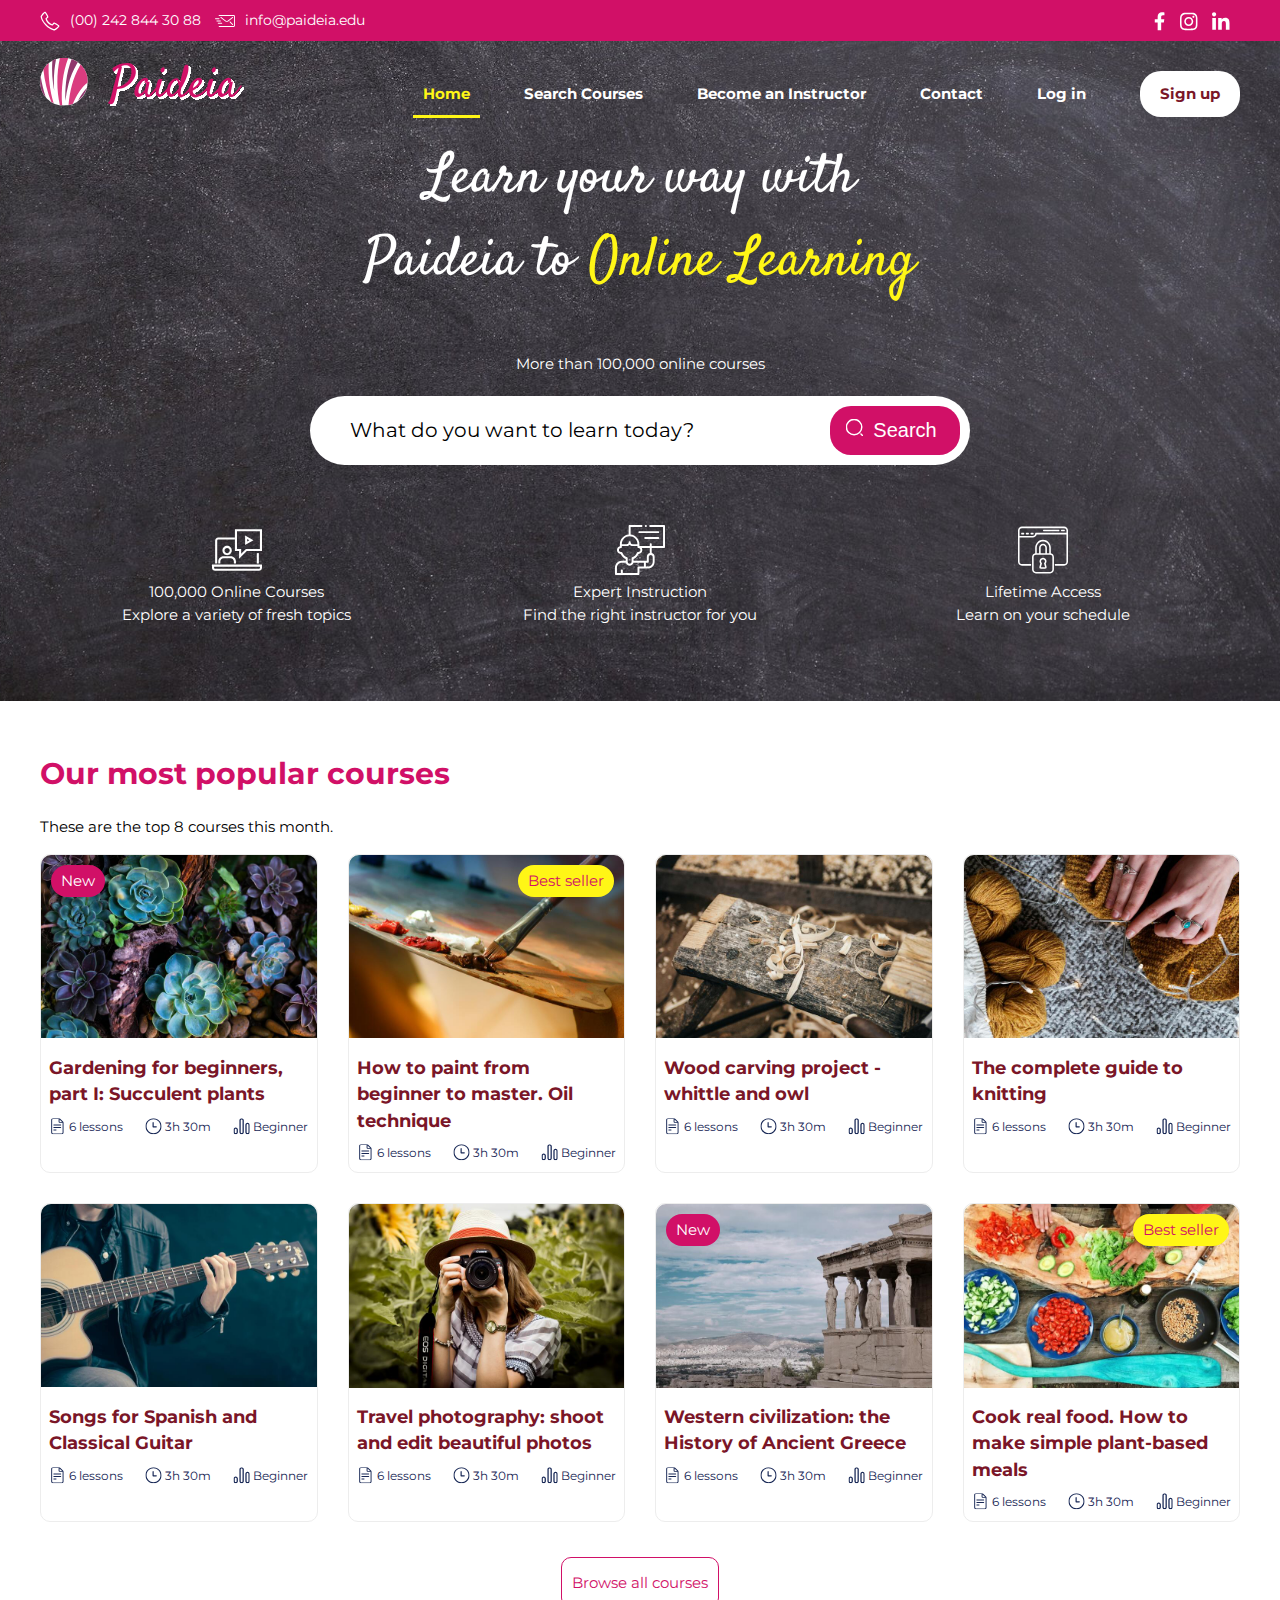
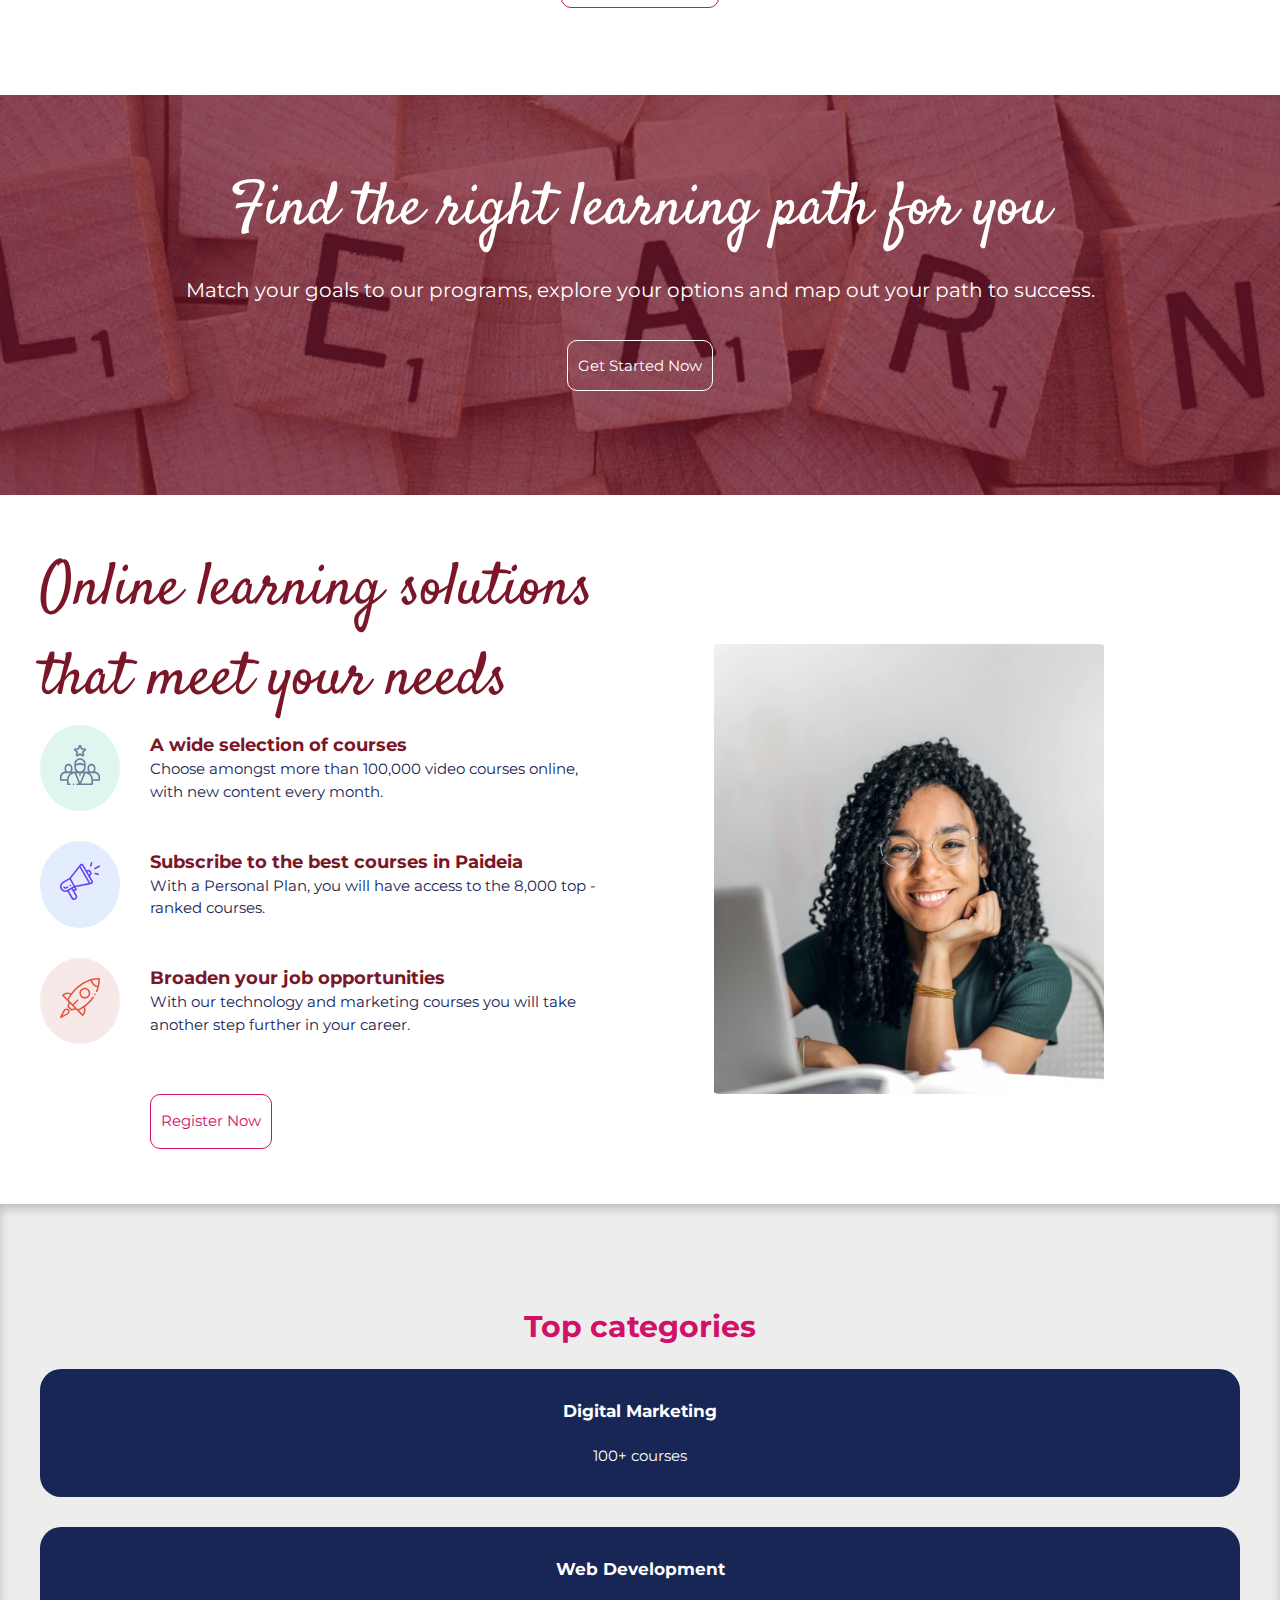
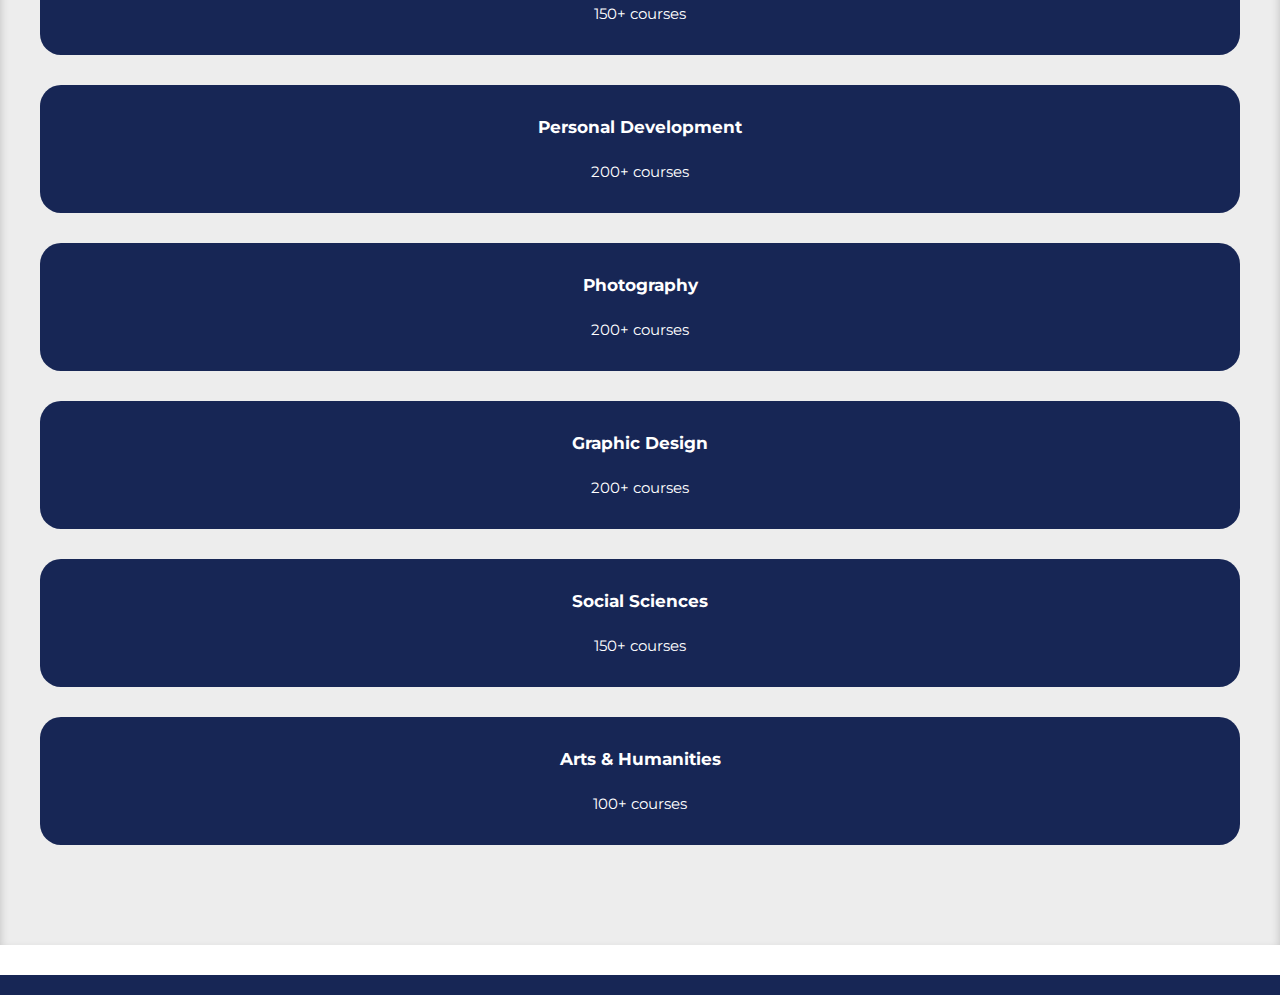
==== index.html @ 8eddbabf "top categories" ====
<!DOCTYPE html>
<html lang="ca">

<head>
    <meta charset="UTF-8">
    <meta name="viewport" content="width=device-width, initial-scale=1.0">
    <title>Padeia</title>
    <meta name="description" content="">
    <link rel="preconnect" href="https://fonts.googleapis.com">
    <link rel="preconnect" href="https://fonts.gstatic.com" crossorigin>
    <link href="https://fonts.googleapis.com/css2?family=Montserrat:wght@400;500;700&family=Satisfy&display=swap"
        rel="stylesheet">
    <link rel="icon" type="image/png" href="img/favicon.png">
    <link rel="stylesheet" href="css/estils.css">
</head>

<body>
    <header>
        <div class="fucsia">
            <div class="container">
                <div class="banner">
                    <div class="contact">
                        <ul>
                            <li>
                                <a href="tel:(00)2428443988">
                                    <img src="img/phone.svg" alt="phone image">(00) 242 844 30 88</a>
                            </li>
                            <li>
                                <a href="mailto:info@paideia.edu" class="letter">
                                    <img src="img/mail.svg" alt="letter sending image">info@paideia.edu</a>
                            </li>
                        </ul>
                    </div>
                    <div class="socials">
                        <ul>
                            <li>
                                <a href="https://www.facebook.com/paideia">
                                    <img src="img/facebook.svg" alt="link to Facebook Padeia">
                                </a>
                            </li>
                            <li>
                                <a href="https://www.instagram.com/@paideia">
                                    <img src="img/instagram.svg" alt="link to Instagram Padeia">
                                </a>
                            </li>
                            <li>
                                <a href="https://www.linkedin.com/paideia">
                                    <img src="img/linkedin.svg" alt="link to Linkedin Padeia">
                                </a>
                            </li>
                        </ul>
                    </div>
                </div>
            </div>
        </div>
        <div class="board">
            <div class="container grid">
                <div class="menu">
                    <!-- <a href="index.html"> -->
                    <img class="bg-logo" src="img/logo-paideia.svg" alt="logo paideia">
                    <!-- </a> -->
                    <input aria-hidden="true" type="checkbox" id="hamburger-toggle">
                    <nav>
                        <label class="hamburger" for="hamburger-toggle">
                            <span class="slice"></span>
                            <span class="slice"></span>
                            <span class="slice"></span>
                        </label>
                        <ul>
                            <li class="active"><a href="index.html">Home</a></li>
                            <li><a href="">Search Courses</a></li>
                            <li><a href="become-an-instructor.html">Become an Instructor</a></li>
                            <li><a href="contact.html">Contact</a></li>
                            <li class="login"><a href="">Log in</a></li>
                            <li class="signup"><a href="">Sign up</a></li>
                        </ul>
                    </nav>
                </div>
                <div class="div-header-text">
                    <h1 class="satisfy-regular text-55px header-text"><span class="white">Learn your way with Paideia to
                        </span><span class="yellow">Online Learning</span></h1>
                    <p class="white mt-5rm">More than 100,000 online courses</p>
                </div>
                <div class="search">
                    <label>What do you want to learn today?</label>
                    <button>Search</button>
                </div>
                <div class="resum">
                    <div class="box">
                        <figure>
                            <img src="img/online-training.svg" alt="">
                            <figcaption>100,000 Online Courses</figcaption>
                        </figure>
                        <p>Explore a variety of fresh topics</p>
                    </div>
                    <div class="box">
                        <figure><img src="img/teacher.svg" alt="">
                            <figcaption>Expert Instruction</figcaption>
                        </figure>
                        <p>Find the right instructor for you</p>
                    </div>
                    <div class="box">
                        <figure><img src="img/access.svg" alt="">
                            <figcaption>Lifetime Access</figcaption>
                        </figure>
                        <p>Learn on your schedule</p>
                    </div>
                </div>
            </div>
        </div>
    </header>
    <main>
        <section>
            <div class="container">
                <h2 class="subtitle">Our most popular courses</h2>
                <p>These are the top 8 courses this month.</p>
                <div class="grid-courses">
                    <article class="course">
                        <a href="#">
                            <figure>
                                <span class="target-new">New</span>
                                <img class="fluid" src="img/gardening.jpg" alt="Imatge de plantes" width="600"
                                    height="400">
                                <h3>Gardening for beginners, part I: Succulent plants</h3>
                                <figcaption>
                                    <span class="lessons">6 lessons</span>
                                    <span class="timing">3h 30m</span>
                                    <span class="level">Beginner</span>
                                </figcaption>
                            </figure>
                        </a>
                    </article>
                    <article class="course">
                        <a href="#">
                            <figure>
                                <span class="target-best-seller">Best seller</span>
                                <img class="fluid" src="img/painting.jpg" alt="Imatge d'un pincell" width="600"
                                    height="400">
                                <h3>How to paint from beginner to master. Oil technique</h3>
                                <figcaption>
                                    <span class="lessons">6 lessons</span>
                                    <span class="timing">3h 30m</span>
                                    <span class="level">Beginner</span>
                                </figcaption>
                            </figure>
                        </a>
                    </article>
                    <article class="course">
                        <a href="#">
                            <figure>
                                <img class="fluid" src="img/wood-carving.jpg" alt="Imatge d'un llistó de fusta"
                                    width="600" height="400">
                                <h3>Wood carving project - whittle and owl</h3>
                                <figcaption>
                                    <span class="lessons">6 lessons</span>
                                    <span class="timing">3h 30m</span>
                                    <span class="level">Beginner</span>
                                </figcaption>
                            </figure>
                        </a>
                    </article>
                    <article class="course">
                        <a href="#">
                            <figure>
                                <img class="fluid" src="img/knitting.jpg" alt="Imatge de fen crochet" width="600"
                                    height="400">
                                <h3>The complete guide to knitting </h3>
                                <figcaption>
                                    <span class="lessons">6 lessons</span>
                                    <span class="timing">3h 30m</span>
                                    <span class="level">Beginner</span>
                                </figcaption>
                            </figure>
                        </a>
                    </article>
                    <article class="course">
                        <a href="#">
                            <figure>
                                <img class="fluid" src="img/guitar.jpg" alt="Imatge d'una gitara" width="600"
                                    height="400">
                                <h3>Songs for Spanish and Classical Guitar</h3>
                                <figcaption>
                                    <span class="lessons">6 lessons</span>
                                    <span class="timing">3h 30m</span>
                                    <span class="level">Beginner</span>
                                </figcaption>
                            </figure>
                        </a>
                    </article>
                    <article class="course">
                        <a href="#">
                            <figure>
                                <img class="fluid" src="img/photography.jpg" alt="Imatge d'una dona prenent una foto"
                                    width="600" height="400">
                                <h3>Travel photography: shoot and edit beautiful photos</h3>
                                <figcaption>
                                    <span class="lessons">6 lessons</span>
                                    <span class="timing">3h 30m</span>
                                    <span class="level">Beginner</span>
                                </figcaption>
                            </figure>
                        </a>
                    </article>
                    <article class="course">
                        <a href="#">
                            <figure>
                                <span class="target-new">New</span>
                                <img class="fluid" src="img/ancient-history.jpg" alt="Imatge d'Atenas" width="600"
                                    height="400">
                                <h3>Western civilization: the History of Ancient Greece</h3>
                                <figcaption>
                                    <span class="lessons">6 lessons</span>
                                    <span class="timing">3h 30m</span>
                                    <span class="level">Beginner</span>
                                </figcaption>
                            </figure>
                        </a>
                    </article>
                    <article class="course">
                        <a href="#">
                            <figure>
                                <span class="target-best-seller">Best seller</span>
                                <img class="fluid" src="img/healthy-cooking.jpg" alt="Jardineria per principiants"
                                    width="600" height="400">
                                <h3>Cook real food. How to make simple plant-based meals</h3>
                                <figcaption>
                                    <span class="lessons">6 lessons</span>
                                    <span class="timing">3h 30m</span>
                                    <span class="level">Beginner</span>
                                </figcaption>
                            </figure>
                        </a>
                    </article>
                </div>
                <div class="course-all">
                    <a class="button" href="#">Browse all courses</a>
                </div>

            </div>
        </section>
        <section class="learn">
            <div class="container">
                <h2 class="white satisfy-regular text-60px">Find the right learning path for you</h2>
                <p class="white text-20px">Match your goals to our programs, explore your options and map out your path
                    to success.</p>
                <div>
                    <a class="button" href="#">Get Started Now</a>
                </div>
            </div>
        </section>
        <section class="start-learning">
            <div class="container">
                <div class="flex-solutions">
                    <div class="grid-solutions">
                        <h2 class="dark-color satisfy-regular text-60px">Online learning solutions that meet your needs</h2>
                        <div class="solutions">

                            <div class="leadership">
                                <div class="round">
                                    <img src="img/leadership.svg" alt="" width="50" height="50">
                                </div>
                                <div class="description">
                                    <h3 class="dark-color">A wide selection of courses</h3>
                                    <p class="learn-width">Choose amongst more than 100,000 video courses online, with
                                        new
                                        content every month.</p>
                                </div>
                            </div>

                            <div class="promotion">
                                <div class="round">
                                    <img src="img/promotion.svg" alt="" width="50" height="50">
                                </div>
                                <div>
                                    <h3 class="dark-color">Subscribe to the best courses in Paideia</h3>
                                    <p class="learn-width">With a Personal Plan, you will have access to the 8,000 top
                                        -ranked courses.</p>
                                </div>
                            </div>

                            <div class="rocket">
                                <div class="round">
                                    <img src="img/rocket.svg" alt="" width="50" height="50">
                                </div>
                                <div>
                                    <h3 class="dark-color">Broaden your job opportunities</h3>
                                    <p class="learn-width">With our technology and marketing courses you will take
                                        another
                                        step further in your
                                        career.</p>
                                </div>
                            </div>
                        </div>
                        <div class="btn-solutions">
                            <a class="button" href="#">Register Now</a>
                        </div>
                    </div>
                    <div class="bg-student">
                        <img src="img/student.jpg" alt="" width="400" height="450">
                    </div>
                </div>
            </div>
        </section>
        <section class="top-categories">
            <div class="container">
                <h2 class="subtitle">Top categories</h2>
                <div class="grid-cat">
                    <div>
                        <h3>Digital Marketing</h3>
                        <p>100+ courses</p>
                    </div>
                    <div>
                        <h3>Web Development</h3>
                        <p>150+ courses</p>
                    </div>
                    <div>
                        <h3>Personal Development </h3>
                        <p>200+ courses</p>
                    </div>
                    <div>
                        <h3>Photography  </h3>
                        <p>200+ courses</p>
                    </div>
                    <div>
                        <h3>Graphic Design</h3>
                        <p>200+ courses</p>
                    </div>
                    <div>
                        <h3>Social Sciences</h3>
                        <p>150+ courses</p>
                    </div>
                    <div>
                        <h3>Arts & Humanities</h3>
                        <p>100+ courses</p>
                    </div>
                </div>
            </div>

        </section>
    </main>
    <footer>
        <div class="container">
            <div>

            </div>

        </div>
    </footer>
</body>

</html>
---- css/estils.css ----
:root {
    --main-color: #D11067;
    --dark-color: #7A1628;
    --yellow: #FFF616;
    --text-color-field: #FFFFFF33;
    --text-color: #172655;
    --bg-light-yellow: #FEFBF4;
    --bg-dark-gray: #333333;
    --bg-light-green: #DEF5F0;
    --bg-light-blue: #E3EDFD;
    --bg-light-orange: #F7E9E7;
    --border-color: #EDEDED;
    --primary-font: "Montserrat", sans-serif;
    --second-font: "Satisfy", cursive;
    --white: #FFFFFF;
    --border-10px: 1rem;
    --border-21px: 2.1rem;
    --border-35px: 3.5rem;
}

.satisfy-regular {
    font-family: "Satisfy", cursive;
    font-weight: 400;
    font-style: normal;
}

.montserrat-regular {
    font-family: "Montserrat", sans-serif;
    font-weight: 400;
    font-style: normal;
}

.montserrat-semibold {
    font-family: "Montserrat", sans-serif;
    font-weight: 500;
    font-style: normal;
}

.montserrat-bold {
    font-family: "Montserrat", sans-serif;
    font-weight: 700;
    font-style: normal;
}

.text-20px {
    font-size: 20px;
}

.text-55px {
    font-size: 55px;
}

.text-60px {
    font-size: 60px;
}

.white {
    color: white;
}

.yellow {
    color: var(--yellow);
}

.dark-color {
    color: var(--dark-color);
}

* {
    margin: 0;
    padding: 0;
    box-sizing: border-box;
}

html {
    font-size: 10px;
}

body {
    font-weight: 400;
    color: var(--primary-color);
    line-height: 1.5;
    font-family: var(--primary-font);
    font-size: 1.5rem;
}

header .fucsia {
    background: var(--main-color);
    padding-top: 1rem;
    padding-bottom: 1rem;
    font-size: 1.4rem;
}

footer {
    padding-top: 1rem;
    padding-bottom: 1rem;
    background-color: var(--text-color);

}

main {
    padding-top: 5rem;
    padding-bottom: 3rem;
}

main h2 {
    color: var(--main-color);
}

footer {
    font-size: 0.8rem;
    color: var(--text-color);
}

/* CONTENIDOR PRINCIPAL I MENU */
a {
    text-decoration: none;
}

.mt-5rm {
    margin-top: 5rem;
}

.container {
    margin-right: auto;
    margin-left: auto;
    width: 100%;
}

.banner {
    display: flex;
    flex-wrap: wrap;
}

.banner li {
    list-style: none;
    display: inline-block;
}

.banner img {
    margin-right: 1rem;
    vertical-align: middle;
}

.banner a {
    color: var(--white);
    text-decoration: none;
}

.letter {
    margin-left: 1rem;
}

.menu {
    padding-top: 1.5rem;
}

header .board {
    align-items: baseline;
    background-image: url(../img/blackboard.jpg);
    background-repeat: no-repeat;
    background-size: cover;
    background-position: center;
    width: 100%;
    min-height: 30rem;
}


nav ul {
    display: none;
    list-style-type: none;
}

nav a {
    text-decoration: none;
    color: var(--white);
    font-weight: bold;
}

.active a {
    color: var(--yellow);
}

#hamburger-toggle {
    display: none;
}

.bg-logo {
    width: 35%;
    height: auto;
    float: left;
}

.hamburger {
    display: grid;
    float: right;
    place-content: center;
    width: 3rem;
    height: 3rem;
    cursor: pointer;
    /* Cambia el cursor a puntero para indicar que es clickeable */
    position: relative;
    /* Posiciona relativamente para poder posicionar los 'slices' absolutamente */
}


.slice {
    display: block;
    width: 3rem;
    height: 2px;
    border-bottom: 2px solid var(--white);
    margin: 0.5rem auto;
    transition: all 0.3s ease-in-out;
}

.div-header-text {
    text-align: center;
}

.search {
    background-color: var(--white);
    border-radius: var(--border-35px);
    width: 55%;
    margin: auto;
    padding: 1rem 1rem 1rem 4rem;
    display: flex;
    flex-direction: row;
    justify-content: space-between;
    align-items: center;
}

.search button {
    background-color: var(--main-color);
    border-radius: 21px;
    border: none;
    width: 130px;
    padding: 1.3rem;
    color: var(--white);
}

.search button:hover {
    background-color: var(--text-color);
    color: var(--white);
    cursor: pointer;
}

.search button::before {
    background-image: url(../img/search.svg);
    width: 1.75rem;
    height: 1.75rem;
    margin-left: .25rem;
    background-position: center;
    background-repeat: no-repeat;
    content: " ";
    float: left;
}

.search button,
.search label {
    font-size: 2rem;
}

.resum {
    padding-top: 4rem;
    display: grid;
    row-gap: 1rem;
    column-gap: 1rem;
    grid-template-columns: repeat(auto-fit, minmax(min(100%, 100px), 1fr));
}

/* ESTILS DE PAGINES ESPECIFICS */

.subtitle {
    font-size: 3rem;
    margin-bottom: 2rem;
}

.subtitle+p {
    margin-bottom: 1.5rem;
}

.grid {
    display: grid;
    padding-bottom: 7.5rem;
    row-gap: 2rem;
    grid-template-columns: repeat(1, 1fr);
}

.grid-courses {
    display: grid;
    gap: 3rem;
    grid-template-columns: repeat(1, 1fr);
}

.felx-learn {
    display: flex;
    gap: 5rem;
    flex-direction: column;
}

/* Elemenis dintre dels cursos */
.course {
    display: grid;
    grid-template-rows: auto 1fr auto;
    border-radius: var(--border-10px);
    border: 1px solid var(--border-color);
}

.grid div {
    text-align: center;
}

.box {
    text-align: center;
    align-self: stretch;
    justify-self: center;
    color: white;
}


.course figure {
    text-align: left;
    position: relative;
    object-fit: contain;
}

.course figure h3 {
    color: var(--dark-color);
    padding-top: 1rem;
}

.course figcaption {
    display: flex;
    align-items: center;
    flex-direction: row;
    justify-content: space-between;
    gap: 1rem;
    padding: 1rem 0;
    font-size: 1.2rem;
    color: var(--text-color);
}

.course img.fluid {
    width: 100%;
    height: auto;
    object-fit: contain;
    border-top-left-radius: var(--border-10px);
    border-top-right-radius: var(--border-10px);
    aspect-ratio: 600/400;
}

.course:last-child img.fluid {
    object-fit: cover;
}

.course figure h3,
.course figure figcaption {
    width: 94%;
    margin: auto;
}

.course figcaption p {
    width: 75%;
}

.course figcaption span {
    vertical-align: text-bottom;
}

.lessons {
    display: inline-flex;
    align-items: center;
    background-size: 17px;
    background-image: url(../img/lessons.svg);
    background-repeat: no-repeat;
    padding-left: 2rem;
}

.timing {
    display: inline-flex;
    align-items: center;
    background-size: 17px;
    background-image: url(../img/duration.svg);
    background-repeat: no-repeat;
    padding-left: 2rem;
}

.level {
    display: inline-flex;
    align-items: center;
    background-size: 17px;
    background-image: url(../img/level.svg);
    background-repeat: no-repeat;
    padding-left: 2rem;
}

.course figure .target-best-seller,
.course figure .target-new {
    border-radius: var(--border-21px);
    padding: .5rem 1rem;
    margin: 1rem;
    position: absolute;

}

.course figure .target-new {
    background-color: var(--main-color);
    color: var(--white);
}

.course figure .target-best-seller {
    background-color: var(--yellow);
    color: var(--main-color);
    right: 0;
}

.course:hover {
    border-radius: var(--border-10px);
    border: 1px solid var(--text-color);
    box-shadow: 3px 3px 5px rgba(0, 0, 0, 0.5);
}

.course-all {
    width: 100%;
    text-align: center;
    margin: 5rem 0 10rem 0;
}


a.button {
    border-radius: var(--border-10px);
    padding: 1.5rem 1rem;
    font-size: 1.5rem;
}

.course-all a,
.btn-solutions a {
    color: var(--main-color);
    background-color: var(--white);
    border: 1px solid var(--main-color);
}

.course-all a:hover,
.learn-btn a:hover {
    color: var(--white);
    background-color: var(--main-color);
    border: 1px solid var(--main-color);
    cursor: pointer;
}


.learn {
    background-image: url(../img/learn-path.jpg);
    background-repeat: no-repeat;
    background-size: cover;
    background-position: center;
    width: 100%;
    min-height: 40rem;
    vertical-align: middle;
    text-align: center;
    padding: 7rem 0;
}

.learn .container {
    margin-top: 0;
}

.learn p {
    margin-top: 2rem;
}

.learn div {
    margin-top: 5rem;
}

.learn a {
    color: var(--white);
    border: 1px solid var(--white);
}

.learn a:hover {
    color: var(--yellow);
    border: 1px solid var(--yellow);
}

.start-learning {
    color: var(--text-color);
    margin: 5rem 0;
}

.flex-learn {
    text-align: left;
    display: flex;
    flex-direction: column;
    flex-wrap: nowrap;
    align-items: flex-start;
    width: 100%;
    justify-content: left;
    gap: 4rem;
}

.round {
    border-radius: 50%;
    padding: 1.5rem;
}

.round img {
    object-fit: fill;
    padding: .5rem;
}

.flex-solutions,
.solutions {
    display: flex;
    flex-direction: column;
    flex-wrap: wrap;
    gap: 3rem;
}

.grid-solutions {
    display: grid;
    grid-template-rows: auto;
}

.leadership,
.promotion,
.rocket {
    display: flex;
    justify-content: left;
    align-items: center;
    gap: 3rem;
}


.leadership .round {
    background-color: var(--bg-light-green);
}

.promotion .round {
    background-color: var(--bg-light-blue);
}

.rocket .round {
    background-color: var(--bg-light-orange);
}

/* .learn-width {
    width: 90%;
} */

.bg-student {
    text-align: center;
}

.bg-student img {

    border-radius: var(--border-10px);
    object-fit: contain;
}

.top-categories {

    box-shadow: inset 0px 5px 10px 0px rgba(0, 0, 0, 0.2);
    background-color: var(--border-color);
    padding: 10rem 0;
}

.top-categories .subtitle {
    text-align: center;
}

.grid-cat{
    display: grid;
    grid-template-columns: 1fr;
    grid-template-rows: auto;
    gap:3rem
}

.grid-cat div{
    text-align: center;
    background-color: var(--text-color);
    color: white;
    border-radius: 21px;
    display: grid;
    gap: 2rem;
    grid-template-rows: auto;
    padding: 3rem 0;
}

.grid-cat h3{
    font-size: 1.7rem;
}



/* Estilos responsivos */
/* Estilos para mobil */
@media (max-width: 600px) {
    .container {
        max-width: 600px;
        padding-right: 1rem;
        padding-left: 1rem;
    }

    .banner {
        flex-direction: column;
        justify-content: center;
    }

    .banner li {
        display: inline;
    }

    .banner div {
        width: 100%;
        text-align: center;
    }
    div.menu {
        display: flex;
        flex-direction: row;
        flex-wrap: wrap;
        justify-content: space-between;
        align-items: center;
        align-content: center;
        text-align: left;
    }

    /* Transformaciones cuando el menú hamburguesa está activo (checkbox checked) */
    #hamburger-toggle:checked+nav .slice:nth-child(1) {
        transform: rotate(45deg) translate(10px, 10px);
        /*Gira y mueve el primer 'slice' */
    }

    #hamburger-toggle:checked+nav .slice:nth-child(2) {
        opacity: 0;
        /* Oculta el segundo 'slice' */

    }

    #hamburger-toggle:checked+nav .slice:nth-child(3) {
        transform: rotate(-45deg) translate(6px, -7px);
        /*Gira y mueve el tercer 'slice' */
    }

    nav li {
        width: 100%;
        margin: 1.5rem 0 2rem 1.5rem;
    }

    #hamburger-toggle:checked~nav {
        top: 0;
        left: 0;
        background-color: black;
        width: 100%;
        height: 100%;
        padding: 7.5rem 2rem 0 1.5rem;
        position: fixed;
        align-items: center;

    }

    #hamburger-toggle:checked~nav .hamburger {
        float: right;
        margin-right: 1.5rem;
    }

    #hamburger-toggle:checked~nav :is(ul) {
        display: flex;
        flex-wrap: wrap;
        justify-content: space-between;
        align-items: center;
    }

    #hamburger-toggle:checked~nav .open {
        /* Hide the open button */
        display: none;
    }

    .div-header-text {
        width: 95%;
        margin: auto auto;
    }

    .search {
        width: 100%;
    }

    .resum {
        grid-template-columns: repeat(1, 1fr);
        gap: 5rem;
    }

    .search button,
    .search label {
        font-size: 1.7rem;
    }

    .course img.fluid {
        object-fit: cover;
        aspect-ratio: 600/200;
    }

    .bg-student img {
        width: 300px;
        height: 350px;
    }

    .btn-solutions {
        padding: 5rem 0 3rem 11rem;
    }
}


/* Estilos para tabletas */
@media (601px <=width < 992px) {
    .container {
        max-width: 991px;
        padding-right: 1.5rem;
        padding-left: 1.5rem;

    }


    .banner {
        flex-direction: row;
        justify-content: space-between;
        padding-left: 1rem;
        padding-right: 1rem;
    }

    .banner li {
        display: inline-flex;
    }

    .bg-logo {
        width: 30%;
    }

    div.menu {
        display: flex;
        flex-direction: row;
        flex-wrap: wrap;
        justify-content: space-between;
        align-items: center;
        align-content: center;
        text-align: left;
    }

    /* Transformaciones cuando el menú hamburguesa está activo (checkbox checked) */
    #hamburger-toggle:checked+nav .slice:nth-child(1) {
        transform: rotate(45deg) translate(10px, 10px);
        /*Gira y mueve el primer 'slice' */
    }

    #hamburger-toggle:checked+nav .slice:nth-child(2) {
        opacity: 0;
        /* Oculta el segundo 'slice' */

    }

    #hamburger-toggle:checked+nav .slice:nth-child(3) {
        transform: rotate(-45deg) translate(6px, -7px);
        /*Gira y mueve el tercer 'slice' */
    }


    nav li {
        width: 100%;
        margin: 1.5rem 0 2rem 1.5rem;
    }

    #hamburger-toggle:checked~nav {
        top: 0;
        left: 0;
        background-color: black;
        width: 100%;
        height: 100%;
        padding: 7.5rem 2rem 0 1.5rem;
        position: fixed;
        align-items: center;
    }

    #hamburger-toggle:checked~nav .hamburger {
        float: right;
        margin-right: 1.5rem;
    }

    #hamburger-toggle:checked~nav :is(ul) {
        display: flex;
        flex-wrap: wrap;
        justify-content: space-between;
        align-items: center;
    }

    #hamburger-toggle:checked~nav .open {
        /* Hide the open button */
        display: none;
    }

    .div-header-text {
        width: 80%;
        margin: auto auto;
    }

    .search {
        width: 90%;
    }

    .grid-courses {
        gap: 3rem;
        grid-template-columns: repeat(2, 1fr);
    }

    .course img.fluid {
        object-fit: cover;
        aspect-ratio: 600/300;
    }

    .btn-solutions {
        padding: 5rem 0 3rem 11rem;
    }

    .bg-student img {
        width: 400px;
        height: 450px;
        object-fit: cover;
    }
}

/* Estilos para tabletas*/
@media (992px <=width < 1200px) {
    .container {
        max-width: 1199px;
        padding-right: 1.5rem;
        padding-left: 1.5rem;
    }

    .banner {
        flex-direction: row;
        justify-content: space-between;
        padding-left: 1rem;
        padding-right: 1rem;
    }

    .banner li {
        display: inline-flex;
    }

    .bg-logo {
        width: 20%;
    }

    div.menu {
        display: flex;
        flex-direction: row;
        flex-wrap: wrap;
        justify-content: space-between;
        align-items: center;
        align-content: center;
        text-align: left;
    }

    /* Transformaciones cuando el menú hamburguesa está activo (checkbox checked) */
    #hamburger-toggle:checked+nav .slice:nth-child(1) {
        transform: rotate(45deg) translate(10px, 10px);
        /*Gira y mueve el primer 'slice' */
    }

    #hamburger-toggle:checked+nav .slice:nth-child(2) {
        opacity: 0;
        /* Oculta el segundo 'slice' */

    }

    #hamburger-toggle:checked+nav .slice:nth-child(3) {
        transform: rotate(-45deg) translate(6px, -7px);
        /*Gira y mueve el tercer 'slice' */
    }


    nav li {
        width: 100%;
        margin: 1.5rem 0 2rem 1.5rem;
    }

    #hamburger-toggle:checked~nav {
        top: 0;
        left: 0;
        background-color: black;
        width: 100%;
        height: 100%;
        padding: 7.5rem 2rem 0 1.5rem;
        position: fixed;
        align-items: center;
    }

    #hamburger-toggle:checked~nav .hamburger {
        float: right;
        margin-right: 1.5rem;
    }

    #hamburger-toggle:checked~nav :is(ul) {
        display: flex;
        flex-wrap: wrap;
        justify-content: space-between;
        align-items: center;
    }

    #hamburger-toggle:checked~nav .open {
        /* Hide the open button */
        display: none;
    }

    .div-header-text {
        width: 80%;
        margin: auto auto;
    }

    .search {
        width: 90%;
    }

    .grid-courses {
        gap: 3rem;
        grid-template-columns: repeat(2, 1fr);
    }

    .course img.fluid {
        object-fit: fill;
        aspect-ratio: 600/300;
    }

    .btn-solutions {
        padding: 5rem 0 3rem 11rem;
    }

    .bg-student img {
        width: 400px;
        height: 450px;
        object-fit: cover;
    }
}

/* Estilos para ordenadores */
@media (min-width: 1200px) {
    .container {
        max-width: 1200px;
        width: 94%;
    }

    .banner {
        flex-direction: row;
        justify-content: space-between;
    }

    .banner li {
        display: inline-block;
    }

    .bg-logo {
        width: 17%;
        height: auto;
    }

    nav {
        display: flex;
        float: right;
        margin-top: 1.5rem;
    }

    .hamburger {
        display: none;
    }

    nav ul {
        display: block;
        list-style-type: none;
    }

    nav li {
        width: auto;
        display: inline-flex;
        margin: 0 1.5rem;
        padding: 0 1rem;
    }

    nav li:last-child {
        margin-right: 0;
        padding-right: 0;
    }

    nav a {
        text-decoration: none;
        color: var(--white);
        font-weight: bold;
    }

    nav li:hover:not(.signup, .login) {
        color: var(--white);
        border-bottom: 3px solid var(--white);
        padding-bottom: 1rem;
    }

    .active {
        border-bottom: 3px solid var(--yellow);
        padding-bottom: 1rem;
    }

    .login a:hover {
        color: var(--main-color);
        border: none;
    }

    .signup a {
        color: var(--dark-color);
        background-color: var(--white);
        border-radius: var(--border-21px);
        padding: 1.15rem 2rem;
    }

    .signup a:hover {
        color: var(--white);
        background-color: var(--main-color);
        border-radius: var(--border-21px);
        ;
        padding: 1.15rem 2rem;
        border: none;
    }

    .div-header-text {
        width: 50%;
        margin: auto auto;
    }

    .grid-courses {
        gap: 3rem;
        grid-template-columns: repeat(4, 1fr);
    }

    .start-learning {
        margin-bottom: 11rem;
    }

    .bg-student {
        position: relative;
        text-align: left;
    }

    .bg-student img {
        position: absolute;
        bottom: 0;
        margin: 0 0 0 7.5rem;
    }

    .solutions {
        margin-bottom: 5rem;
    }

    .flex-solutions {
        flex-direction: row;
    }

    .grid-solutions {
        width: 47%;
    }

    .btn-solutions {
        position: relative;
    }

    .btn-solutions a {
        position: absolute;
        left: 11rem;
    }
}
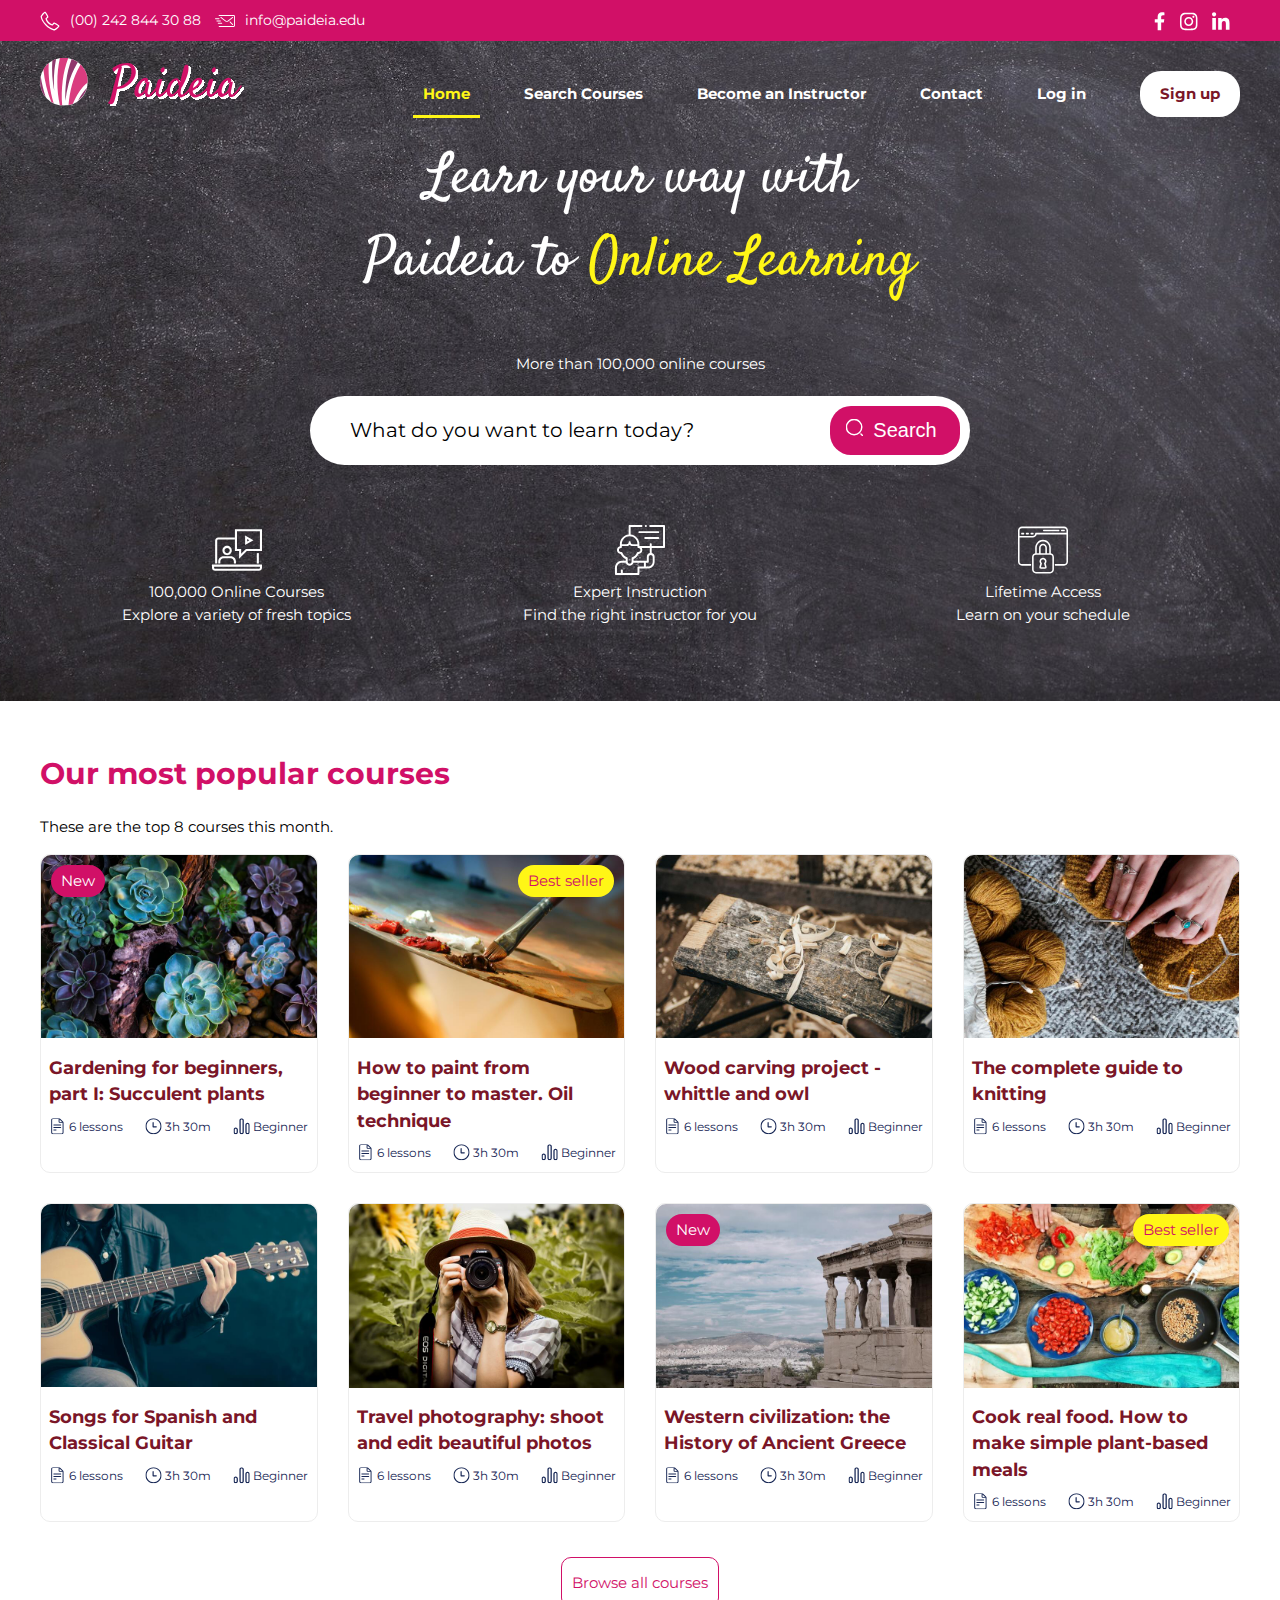
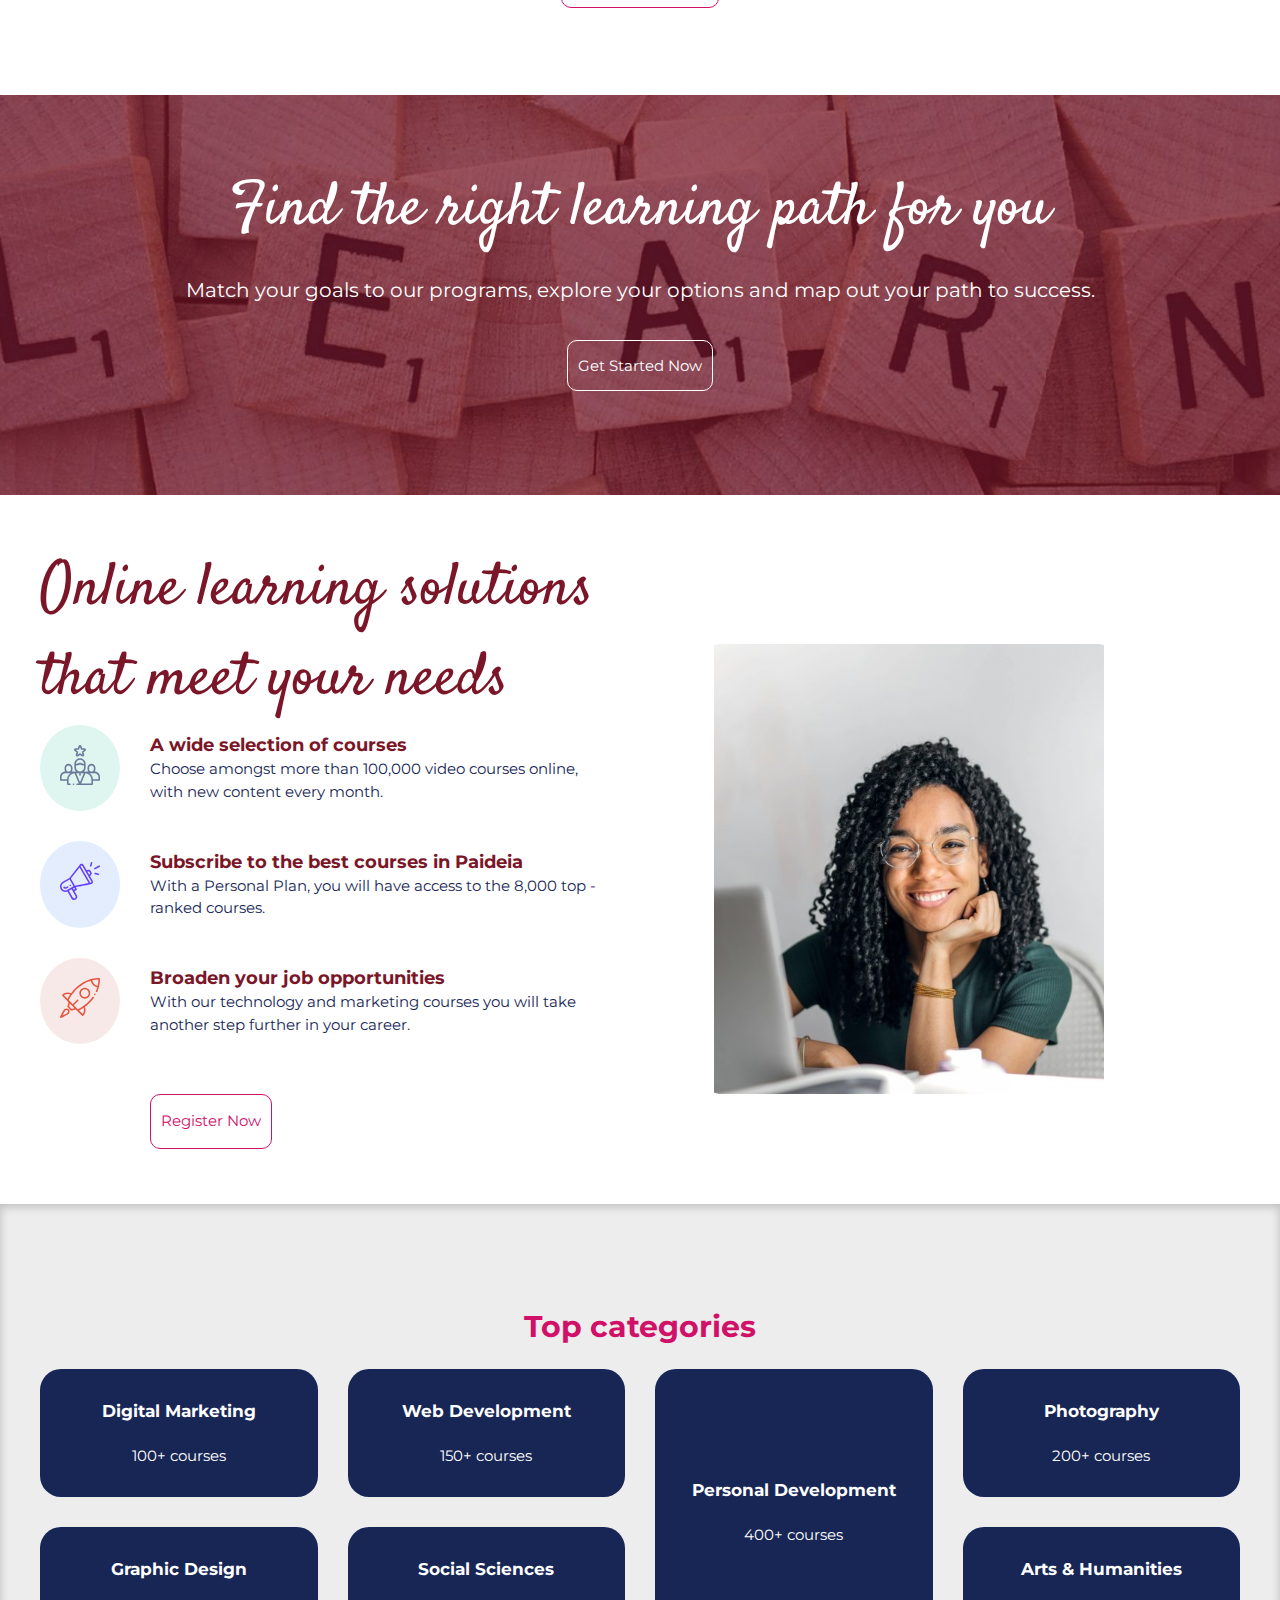
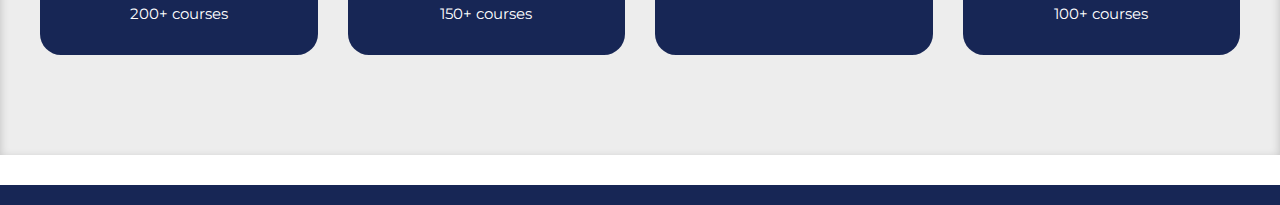
==== commit 88ea5692: "Fix : top categories" ====
--- a/index.html
+++ b/index.html
@@ -313,9 +313,9 @@
                         <h3>Web Development</h3>
                         <p>150+ courses</p>
                     </div>
-                    <div>
+                    <div class="grid-span-2">
                         <h3>Personal Development </h3>
-                        <p>200+ courses</p>
+                        <p>400+ courses</p>
                     </div>
                     <div>
                         <h3>Photography  </h3>
--- a/css/estils.css
+++ b/css/estils.css
@@ -485,7 +485,7 @@
 
 .start-learning {
     color: var(--text-color);
-    margin: 5rem 0;
+    padding: 5rem 0;
 }
 
 .flex-learn {
@@ -560,8 +560,9 @@
 
 .top-categories {
 
-    box-shadow: inset 0px 5px 10px 0px rgba(0, 0, 0, 0.2);
+    box-shadow: inset 0px 3px 10px 0px rgba(0, 0, 0, 0.2);
     background-color: var(--border-color);
+     /* linear-gradient(to bottom,  var(--border-color), var(--bg-light-blue)); */
     padding: 10rem 0;
 }
 
@@ -577,14 +578,16 @@
 }
 
 .grid-cat div{
-    text-align: center;
     background-color: var(--text-color);
     color: white;
     border-radius: 21px;
+    padding: 3rem 0;
     display: grid;
     gap: 2rem;
     grid-template-rows: auto;
-    padding: 3rem 0;
+    align-content: center;
+    justify-content: center;
+    justify-items: center;
 }
 
 .grid-cat h3{
@@ -720,7 +723,6 @@
 
     }
 
-
     .banner {
         flex-direction: row;
         justify-content: space-between;
@@ -762,7 +764,6 @@
         transform: rotate(-45deg) translate(6px, -7px);
         /*Gira y mueve el tercer 'slice' */
     }
-
 
     nav li {
         width: 100%;
@@ -825,6 +826,10 @@
         height: 450px;
         object-fit: cover;
     }
+
+    .grid-cat{
+        grid-template-columns: 1fr 1fr;
+    }
 }
 
 /* Estilos para tabletas*/
@@ -939,6 +944,10 @@
         height: 450px;
         object-fit: cover;
     }
+
+    .grid-cat{
+        grid-template-columns: 1fr 1fr;
+    }
 }
 
 /* Estilos para ordenadores */
@@ -1038,7 +1047,7 @@
     }
 
     .start-learning {
-        margin-bottom: 11rem;
+        padding-bottom: 11rem;
     }
 
     .bg-student {
@@ -1072,4 +1081,15 @@
         position: absolute;
         left: 11rem;
     }
+
+    .grid-cat{
+        grid-template-columns: 1fr 1fr 1fr 1fr;
+    }
+
+    .grid-span-2{
+        grid-column: 3;
+        grid-row: 1 /span 2;
+        align-items: ;
+    }
+
 }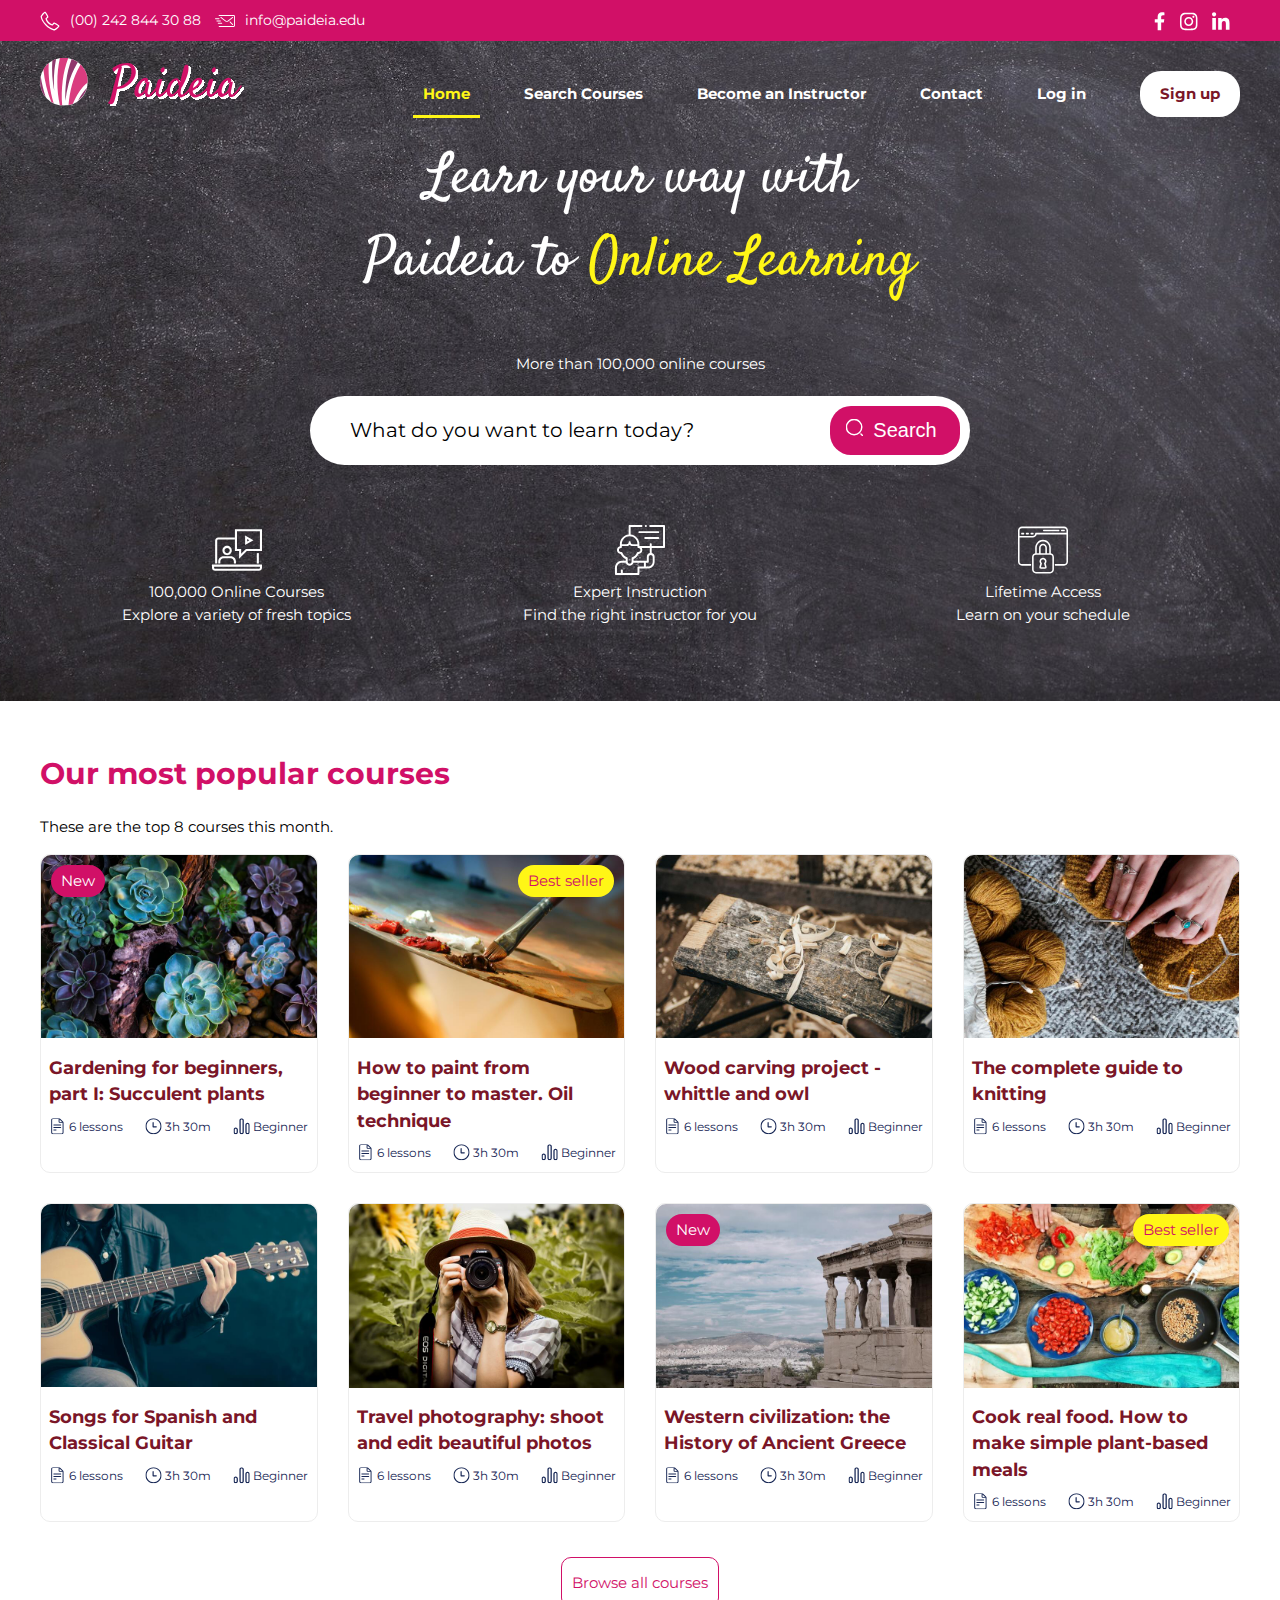
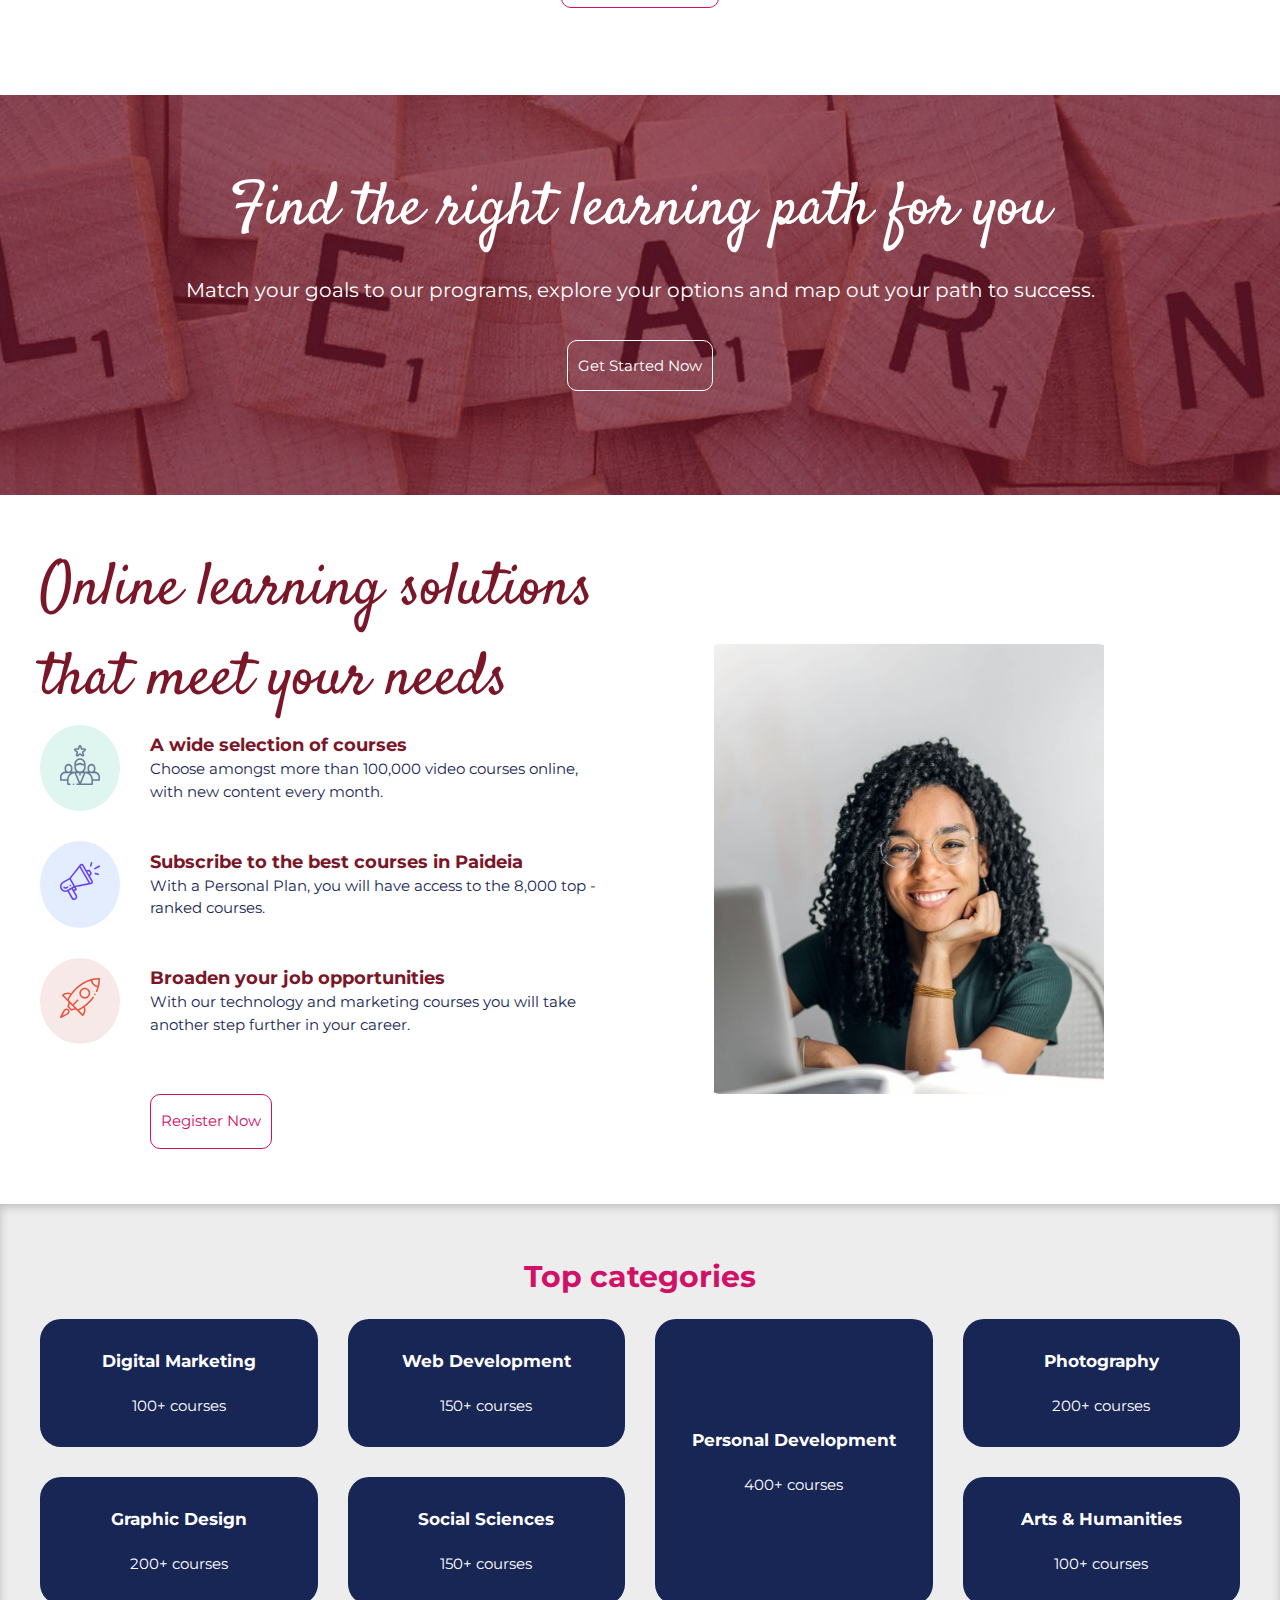
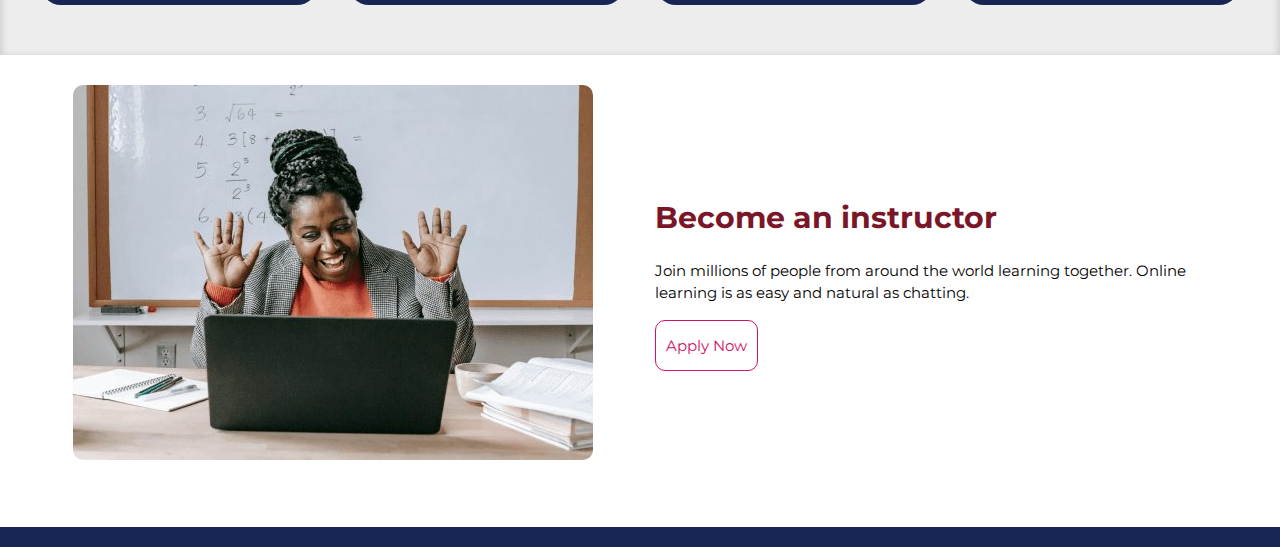
==== commit 11db0e96: "Fix beacome intrsutctor" ====
--- a/index.html
+++ b/index.html
@@ -56,9 +56,9 @@
         <div class="board">
             <div class="container grid">
                 <div class="menu">
-                    <!-- <a href="index.html"> -->
+                    <a href="index.html">
                     <img class="bg-logo" src="img/logo-paideia.svg" alt="logo paideia">
-                    <!-- </a> -->
+                    </a>
                     <input aria-hidden="true" type="checkbox" id="hamburger-toggle">
                     <nav>
                         <label class="hamburger" for="hamburger-toggle">
@@ -252,7 +252,8 @@
             <div class="container">
                 <div class="flex-solutions">
                     <div class="grid-solutions">
-                        <h2 class="dark-color satisfy-regular text-60px">Online learning solutions that meet your needs</h2>
+                        <h2 class="dark-color satisfy-regular text-60px">Online learning solutions that meet your needs
+                        </h2>
                         <div class="solutions">
 
                             <div class="leadership">
@@ -318,7 +319,7 @@
                         <p>400+ courses</p>
                     </div>
                     <div>
-                        <h3>Photography  </h3>
+                        <h3>Photography </h3>
                         <p>200+ courses</p>
                     </div>
                     <div>
@@ -336,6 +337,22 @@
                 </div>
             </div>
 
+        </section>
+        <section class="instructor">
+            <div class="container">
+            <div class="grid-instructor">
+                <div>
+                    <img src="img/instructor.jpg" alt="" width="520" height="375">
+                </div>
+                <div>
+                    <h2 class="subtitle dark-color">Become an instructor</h2>
+                    <p>Join millions of people from around the world learning together. Online learning is as easy and natural as chatting.</p>
+                    <div class="btn">
+                        <a class="button" href="become-an-instructor.html">Apply Now</a>
+                    </div>
+                </div>
+            </div>
+            </div>
         </section>
     </main>
     <footer>
--- a/css/estils.css
+++ b/css/estils.css
@@ -186,7 +186,7 @@
 }
 
 .bg-logo {
-    width: 35%;
+    width: 50%;
     height: auto;
     float: left;
 }
@@ -434,7 +434,8 @@
 }
 
 .course-all a,
-.btn-solutions a {
+.btn-solutions a,
+.grid-instructor a {
     color: var(--main-color);
     background-color: var(--white);
     border: 1px solid var(--main-color);
@@ -562,22 +563,22 @@
 
     box-shadow: inset 0px 3px 10px 0px rgba(0, 0, 0, 0.2);
     background-color: var(--border-color);
-     /* linear-gradient(to bottom,  var(--border-color), var(--bg-light-blue)); */
-    padding: 10rem 0;
+    /* linear-gradient(to bottom,  var(--border-color), var(--bg-light-blue)); */
+    padding: 5rem 0;
 }
 
 .top-categories .subtitle {
     text-align: center;
 }
 
-.grid-cat{
+.grid-cat {
     display: grid;
     grid-template-columns: 1fr;
     grid-template-rows: auto;
-    gap:3rem
-}
-
-.grid-cat div{
+    gap: 3rem
+}
+
+.grid-cat div {
     background-color: var(--text-color);
     color: white;
     border-radius: 21px;
@@ -590,11 +591,38 @@
     justify-items: center;
 }
 
-.grid-cat h3{
+.grid-cat h3 {
     font-size: 1.7rem;
 }
 
-
+.instructor {
+    padding: 3rem 0;
+}
+
+.grid-instructor {
+    display: grid;
+    grid-template-columns: 1fr;
+    grid-template-rows: auto;
+    justify-items: center;
+    gap: 3rem;
+    align-items: center;
+}
+
+.grid-instructor img {
+    width: 100%;
+    height: auto;
+    object-fit: contain;
+    aspect-ratio: 520 / 375;
+    border-radius: var(--border-10px);
+}
+
+.instructor .btn {
+    margin-top: 3rem;
+}
+
+.instructor {
+    box-shadow: inset 0px 3px 10px 0px white;
+}
 
 /* Estilos responsivos */
 /* Estilos para mobil */
@@ -618,6 +646,7 @@
         width: 100%;
         text-align: center;
     }
+
     div.menu {
         display: flex;
         flex-direction: row;
@@ -735,7 +764,7 @@
     }
 
     .bg-logo {
-        width: 30%;
+        width: 75%;
     }
 
     div.menu {
@@ -827,7 +856,11 @@
         object-fit: cover;
     }
 
-    .grid-cat{
+    .grid-cat {
+        grid-template-columns: 1fr 1fr;
+    }
+
+    .grid-instructor {
         grid-template-columns: 1fr 1fr;
     }
 }
@@ -852,7 +885,7 @@
     }
 
     .bg-logo {
-        width: 20%;
+        width: 75%;
     }
 
     div.menu {
@@ -945,7 +978,7 @@
         object-fit: cover;
     }
 
-    .grid-cat{
+    .grid-cat {
         grid-template-columns: 1fr 1fr;
     }
 }
@@ -1082,14 +1115,21 @@
         left: 11rem;
     }
 
-    .grid-cat{
+    .grid-cat {
         grid-template-columns: 1fr 1fr 1fr 1fr;
     }
 
-    .grid-span-2{
+    .grid-span-2 {
         grid-column: 3;
         grid-row: 1 /span 2;
-        align-items: ;
-    }
-
+    }
+
+    .grid-instructor {
+        grid-template-columns: 1fr 1fr;
+    }
+
+    /* .grid-instructor div{
+        grid-column: 1;
+        grid-row: 1 /span 2;
+    } */
 }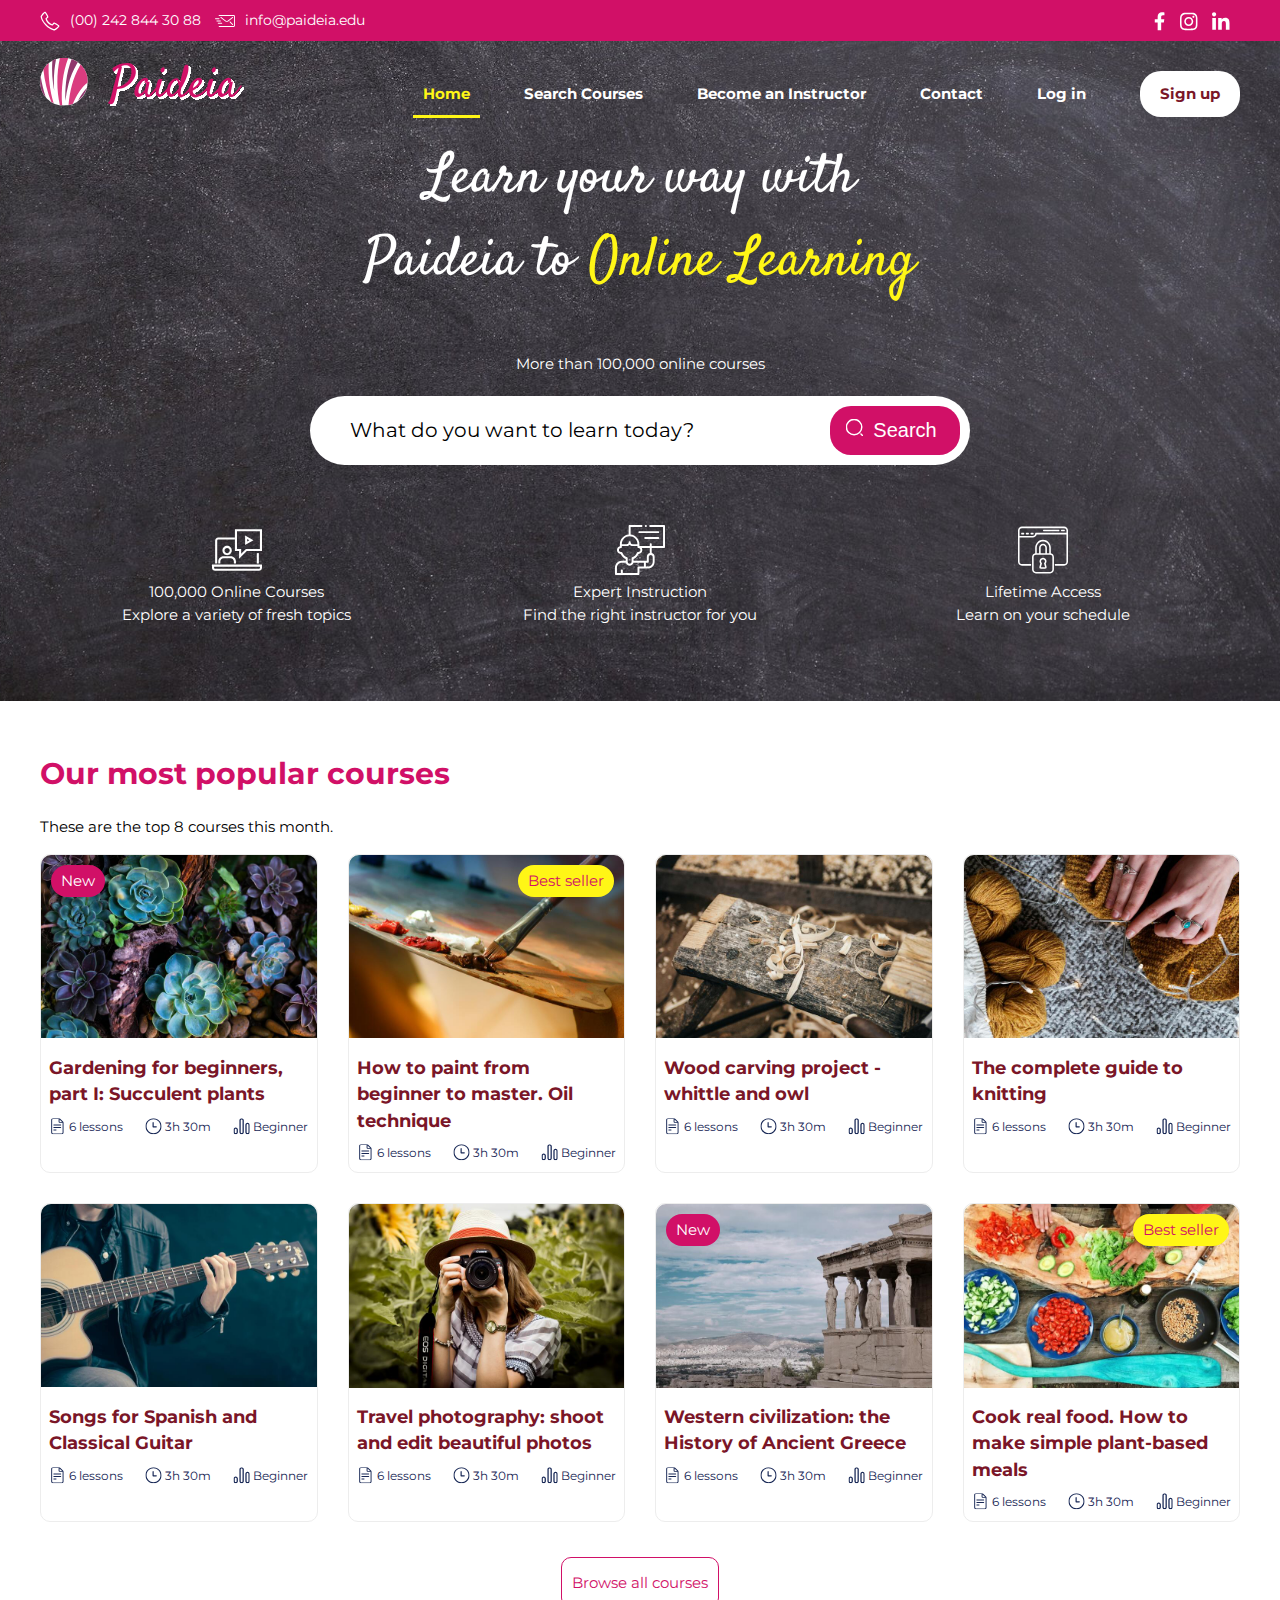
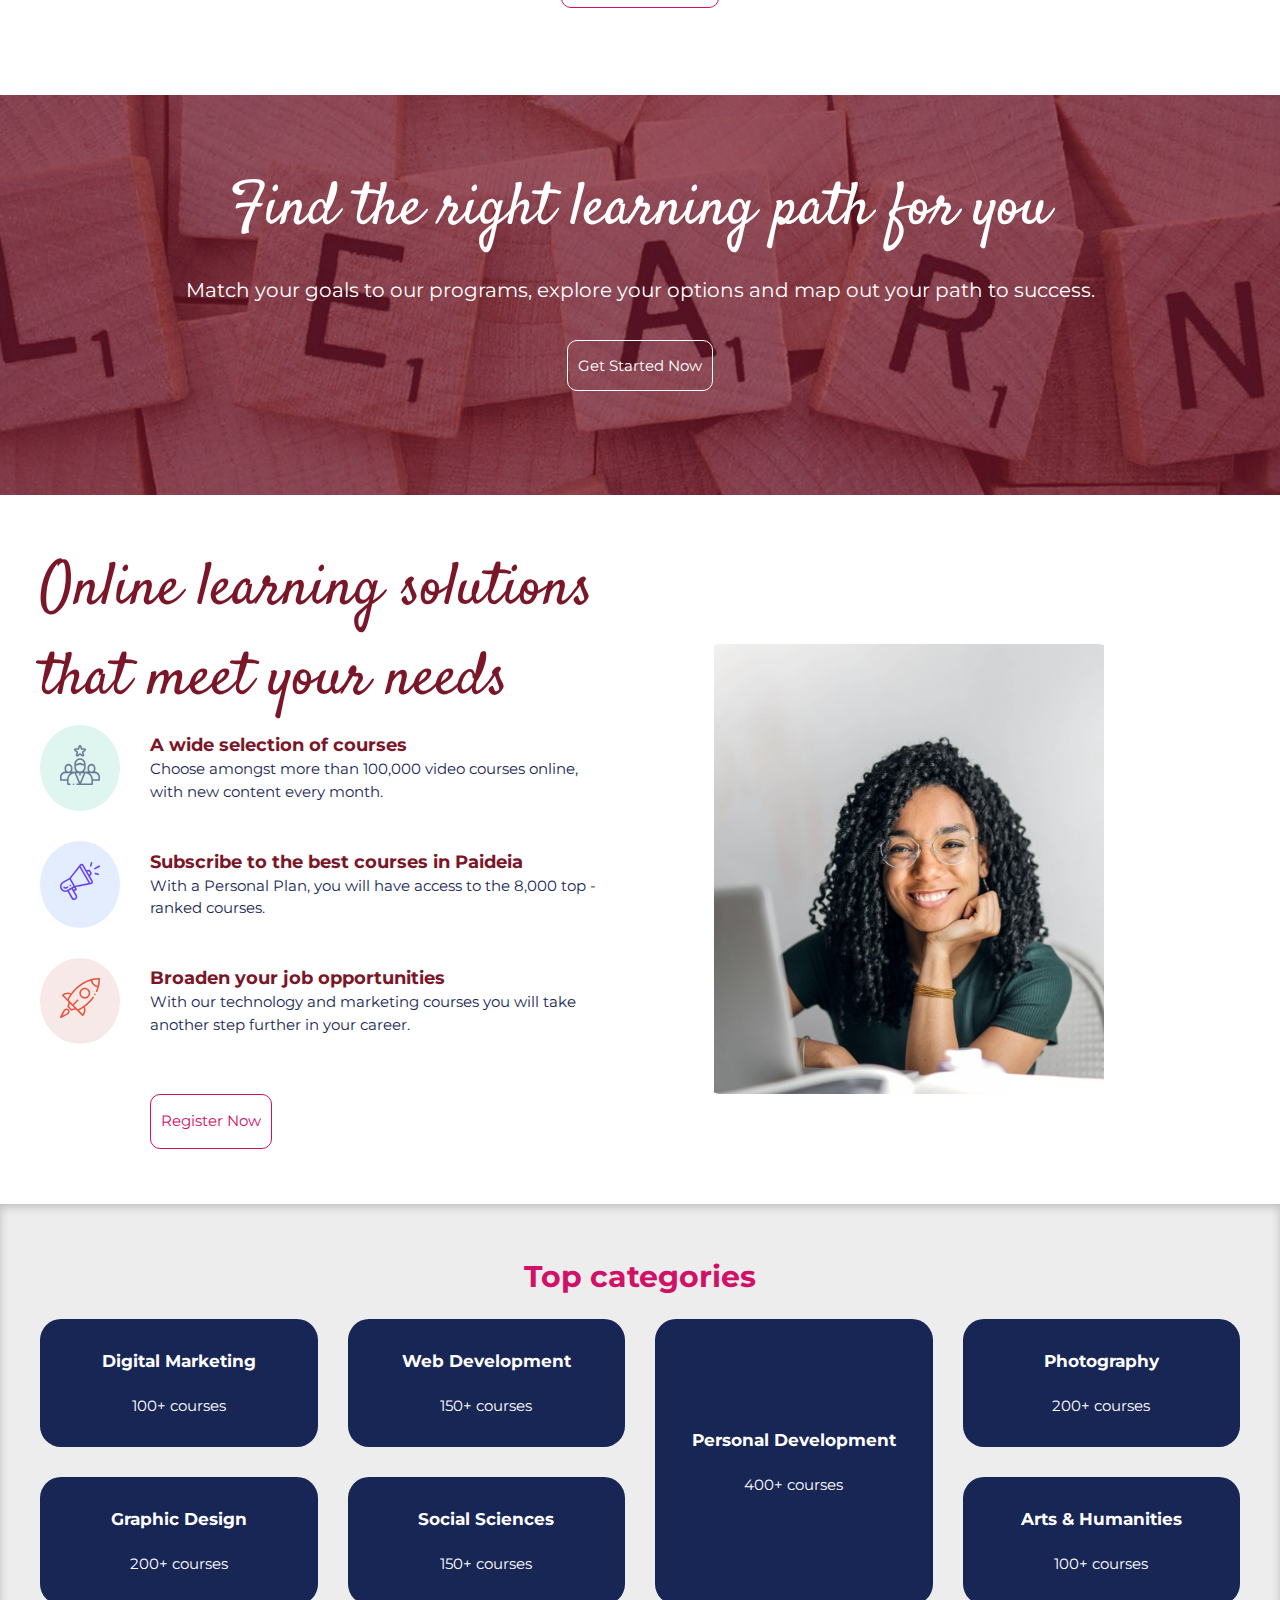
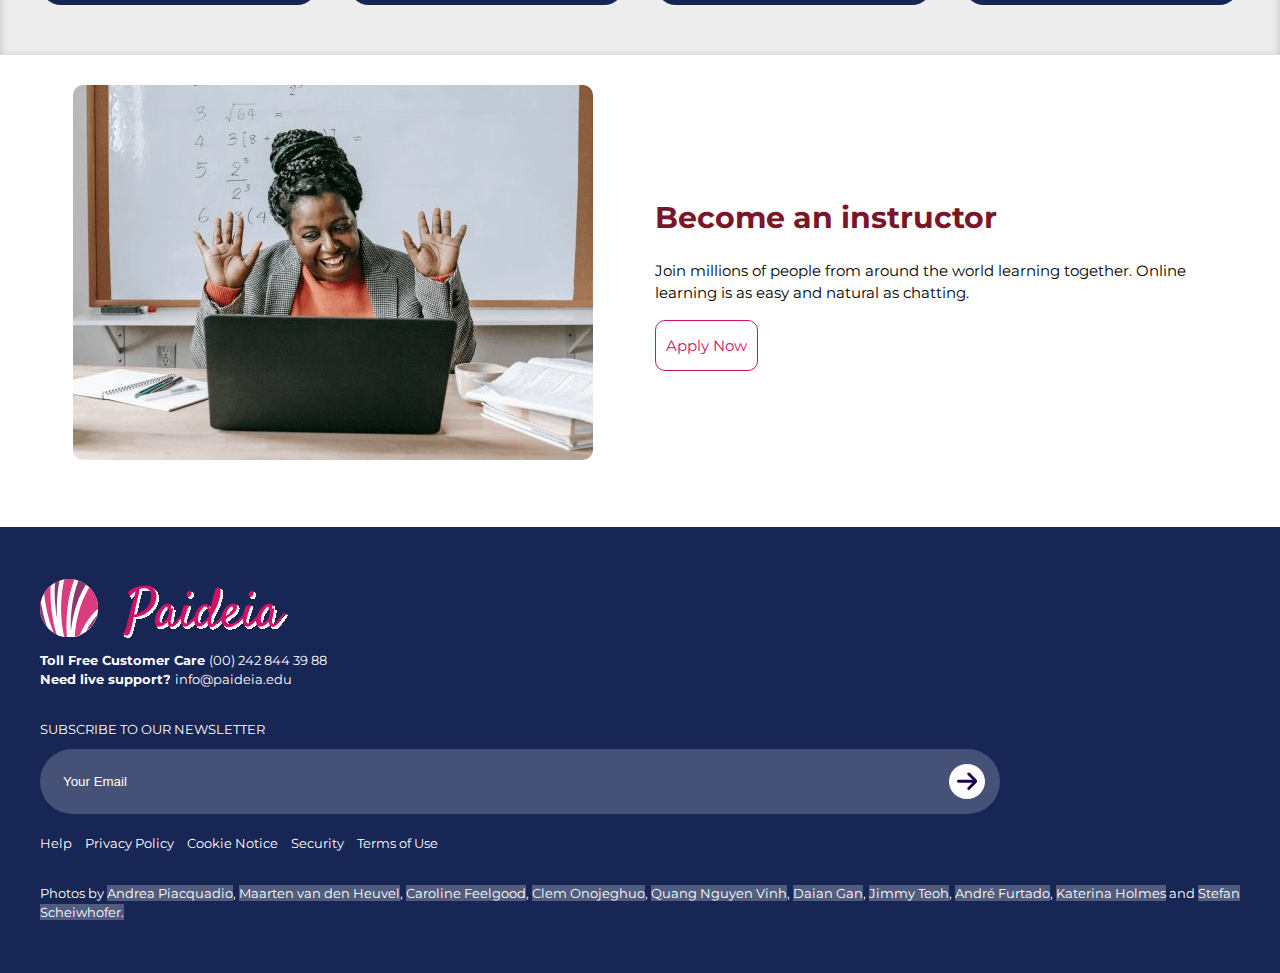
==== commit befff13c: "fixing footer and seach ...." ====
--- a/index.html
+++ b/index.html
@@ -57,7 +57,7 @@
             <div class="container grid">
                 <div class="menu">
                     <a href="index.html">
-                    <img class="bg-logo" src="img/logo-paideia.svg" alt="logo paideia">
+                        <img class="bg-logo" src="img/logo-paideia.svg" alt="logo paideia">
                     </a>
                     <input aria-hidden="true" type="checkbox" id="hamburger-toggle">
                     <nav>
@@ -254,9 +254,9 @@
                     <div class="grid-solutions">
                         <h2 class="dark-color satisfy-regular text-60px">Online learning solutions that meet your needs
                         </h2>
-                        <div class="solutions">
-
-                            <div class="leadership">
+                        <ul class="solutions">
+
+                            <li class="leadership">
                                 <div class="round">
                                     <img src="img/leadership.svg" alt="" width="50" height="50">
                                 </div>
@@ -266,9 +266,9 @@
                                         new
                                         content every month.</p>
                                 </div>
-                            </div>
-
-                            <div class="promotion">
+                            </li>
+
+                            <li class="promotion">
                                 <div class="round">
                                     <img src="img/promotion.svg" alt="" width="50" height="50">
                                 </div>
@@ -277,9 +277,9 @@
                                     <p class="learn-width">With a Personal Plan, you will have access to the 8,000 top
                                         -ranked courses.</p>
                                 </div>
-                            </div>
-
-                            <div class="rocket">
+                            </li>
+
+                            <li class="rocket">
                                 <div class="round">
                                     <img src="img/rocket.svg" alt="" width="50" height="50">
                                 </div>
@@ -290,8 +290,8 @@
                                         step further in your
                                         career.</p>
                                 </div>
-                            </div>
-                        </div>
+                            </li>
+                        </ul>
                         <div class="btn-solutions">
                             <a class="button" href="#">Register Now</a>
                         </div>
@@ -340,26 +340,73 @@
         </section>
         <section class="instructor">
             <div class="container">
-            <div class="grid-instructor">
-                <div>
-                    <img src="img/instructor.jpg" alt="" width="520" height="375">
-                </div>
-                <div>
-                    <h2 class="subtitle dark-color">Become an instructor</h2>
-                    <p>Join millions of people from around the world learning together. Online learning is as easy and natural as chatting.</p>
-                    <div class="btn">
-                        <a class="button" href="become-an-instructor.html">Apply Now</a>
-                    </div>
-                </div>
-            </div>
+                <div class="grid-instructor">
+                    <div>
+                        <img src="img/instructor.jpg" alt="" width="520" height="375">
+                    </div>
+                    <div>
+                        <h2 class="subtitle dark-color">Become an instructor</h2>
+                        <p>Join millions of people from around the world learning together. Online learning is as easy
+                            and natural as chatting.</p>
+                        <div class="btn">
+                            <a class="button" href="become-an-instructor.html">Apply Now</a>
+                        </div>
+                    </div>
+                </div>
             </div>
         </section>
     </main>
+
     <footer>
         <div class="container">
-            <div>
-
-            </div>
+            <div class="footer-logo">
+                <div class="subscribe">
+                    <form>
+                        <label for="email">Subscribe to our newsletter</label>
+                        <div class="subs">
+                            <input type="email" id="email" name="email" placeholder="Your Email" required>
+                            <button type="submit">
+                                <svg width="14" height="13" viewBox="0 0 14 13" fill="none"
+                                    xmlns="http://www.w3.org/2000/svg">
+                                    <path
+                                        d="M13.707 5.57195C13.7067 5.5717 13.7065 5.57142 13.7062 5.57117L8.69774 0.562707C8.30483 0.173268 7.6706 0.176085 7.28116 0.568999C7.25039 0.600052 7.22169 0.633076 7.1952 0.667885C6.91439 1.08675 6.97568 1.64691 7.34045 1.99513L10.1051 4.76982C10.2521 4.91694 10.4211 5.04031 10.606 5.13544L10.9115 5.29571H1.06985C0.565909 5.27451 0.119843 5.61913 0.0130684 6.11209C-0.0754875 6.65816 0.295389 7.17266 0.8415 7.26122C0.898784 7.27051 0.956757 7.2748 1.01476 7.27405H10.8915L10.6761 7.37422C10.466 7.47235 10.2745 7.60624 10.1101 7.76989L7.34045 10.5396C6.97568 10.8878 6.91439 11.4479 7.1952 11.8668C7.52204 12.3132 8.14882 12.4101 8.5952 12.0832C8.63126 12.0568 8.66553 12.028 8.69774 11.997L13.7062 6.98857C14.0976 6.59759 14.0979 5.96337 13.707 5.57195Z"
+                                        fill="#1A064F" />
+                                </svg>
+                            </button>
+                        </div>
+                    </form>
+                    <ul>
+                        <li><a href="#">Help</a></li>
+                        <li><a href="#">Privacy Policy</a></li>
+                        <li><a href="#">Cookie Notice</a></li>
+                        <li><a href="#">Security</a></li>
+                        <li><a href="#">Terms of Use</a></li>
+                    </ul>
+                </div>
+                <div>
+                    <a href="index.html">
+                        <img class="footer-logo" src="img/logo-paideia.svg" alt="logo paideia">
+                    </a>
+                    <ul>
+                        <li><span class="montserrat-bold">Toll Free Customer Care </span><a
+                                href="tel:(00)2428443988">(00) 242 844 39 88</a></li>
+                        <li><span class="montserrat-bold">Need live support? </span><a
+                                href="mailto:info@paideia.edu">info@paideia.edu</a></li>
+                    </ul>
+                </div>
+            </div>
+            <p>Photos by 
+                <a href="https://www.pexels.com/es-es/foto/feliz-mujer-etnica-sentada-a-la-mesa-con-el-portatil-3769021/" target="_blank">Andrea Piacquadio</a>, 
+                <a href="https://www.pexels.com/es-es/foto/persona-sosteniendo-vegetales-en-rodajas-2284166/" target="_blank">Maarten van den Heuvel</a>, 
+                <a href="https://www.pexels.com/es-es/foto/foto-de-persona-sosteniendo-rollo-de-hilo-marron-3654772/" target="_blank">Caroline Feelgood</a>, 
+                <a href="https://www.pexels.com/es-es/foto/triturar-madera-marron-175709/" target="_blank">Clem Onojeghuo</a>, 
+                <a href="https://www.pexels.com/es-es/foto/plantas-suculentas-verdes-y-moradas-2132240/" target="_blank">Quang Nguyen Vinh</a>, 
+                <a href="https://www.pexels.com/es-es/foto/fotografia-de-foco-superficial-de-pincel-102127/" target="_blank">Daian Gan</a>, 
+                <a href="https://www.pexels.com/es-es/foto/templo-griego-antiguo-951531/" target="_blank">Jimmy Teoh</a>, 
+                <a href="https://www.pexels.com/es-es/foto/fotografia-de-enfoque-selectivo-de-mujer-sosteniendo-camara-reflex-digital-1264210/" target="_blank">André Furtado</a>, 
+                <a href="https://www.pexels.com/es-es/foto/hombre-en-chaqueta-de-traje-marron-con-anteojos-con-marco-negro-5212317/" target="_blank">Katerina Holmes</a> and 
+                <a href="https://www.pexels.com/es-es/foto/feliz-mujer-negra-usando-laptop-para-trabajo-en-linea-5905713/" target="_blank">Stefan Scheiwhofer.
+             </p>
 
         </div>
     </footer>
--- a/css/estils.css
+++ b/css/estils.css
@@ -92,10 +92,15 @@
 }
 
 footer {
-    padding-top: 1rem;
-    padding-bottom: 1rem;
+    padding: 5rem 0;
     background-color: var(--text-color);
-
+    font-size: 1.3rem;
+    color: var(--white);
+
+}
+
+footer p{
+    margin-top: 3rem;
 }
 
 main {
@@ -105,11 +110,6 @@
 
 main h2 {
     color: var(--main-color);
-}
-
-footer {
-    font-size: 0.8rem;
-    color: var(--text-color);
 }
 
 /* CONTENIDOR PRINCIPAL I MENU */
@@ -203,6 +203,9 @@
     /* Posiciona relativamente para poder posicionar los 'slices' absolutamente */
 }
 
+ul {
+    list-style-type: none;
+}
 
 .slice {
     display: block;
@@ -267,6 +270,92 @@
     column-gap: 1rem;
     grid-template-columns: repeat(auto-fit, minmax(min(100%, 100px), 1fr));
 }
+
+footer a{
+    color: var(--white);
+}
+
+footer a:hover{
+    text-decoration: underline;
+}
+
+footer p a{
+    background-color: #FFFFFF40;
+}
+
+.subscribe ul {
+    margin-top: 2rem;
+}
+.subscribe ul li{
+    display: inline-block;
+    margin-right: 1rem;
+}
+
+.footer-logo{
+    display: flex;
+    flex-direction: column-reverse;
+    flex-wrap: wrap;
+    align-content: stretch;
+    justify-content: space-evenly;
+    gap: 3rem;
+}
+
+.subscribe label {
+    text-transform: uppercase;
+}
+
+.subs {
+    margin-top: 1rem;
+    width: 80%;
+    padding: 1.5rem 1.5rem;
+    background-color: #FFFFFF33;
+    border-radius: var(--border-35px);
+    display: flex;
+    flex-direction: row;
+    justify-content: space-between;
+    align-items: center;
+}
+
+.subs input{
+    background-color: transparent;
+    padding: 0.8rem;
+    border: none;
+    width: 85%;
+    color: white;
+}
+
+
+.subs input::placeholder{
+    color: var(--white);
+}
+
+.subs button {
+    background-color: var(--white);
+    border-radius: 50%;
+    color: #172655;
+    border: none;
+}
+
+.subs svg {
+    width: 3.5rem;
+    height: 3.5rem;
+    padding: .8rem;
+    float: right;
+    border-radius: 50%;
+    width: 100%;
+}
+.subs button:hover {
+    background-color: var(--main-color);
+}
+
+.subs button:hover svg path{
+    fill: white;
+}
+
+.footer-paideia{
+    width: 50%;
+}
+
 
 /* ESTILS DE PAGINES ESPECIFICS */
 
@@ -752,6 +841,10 @@
 
     }
 
+    .footer-logo{
+        flex-direction: column;
+    }
+
     .banner {
         flex-direction: row;
         justify-content: space-between;
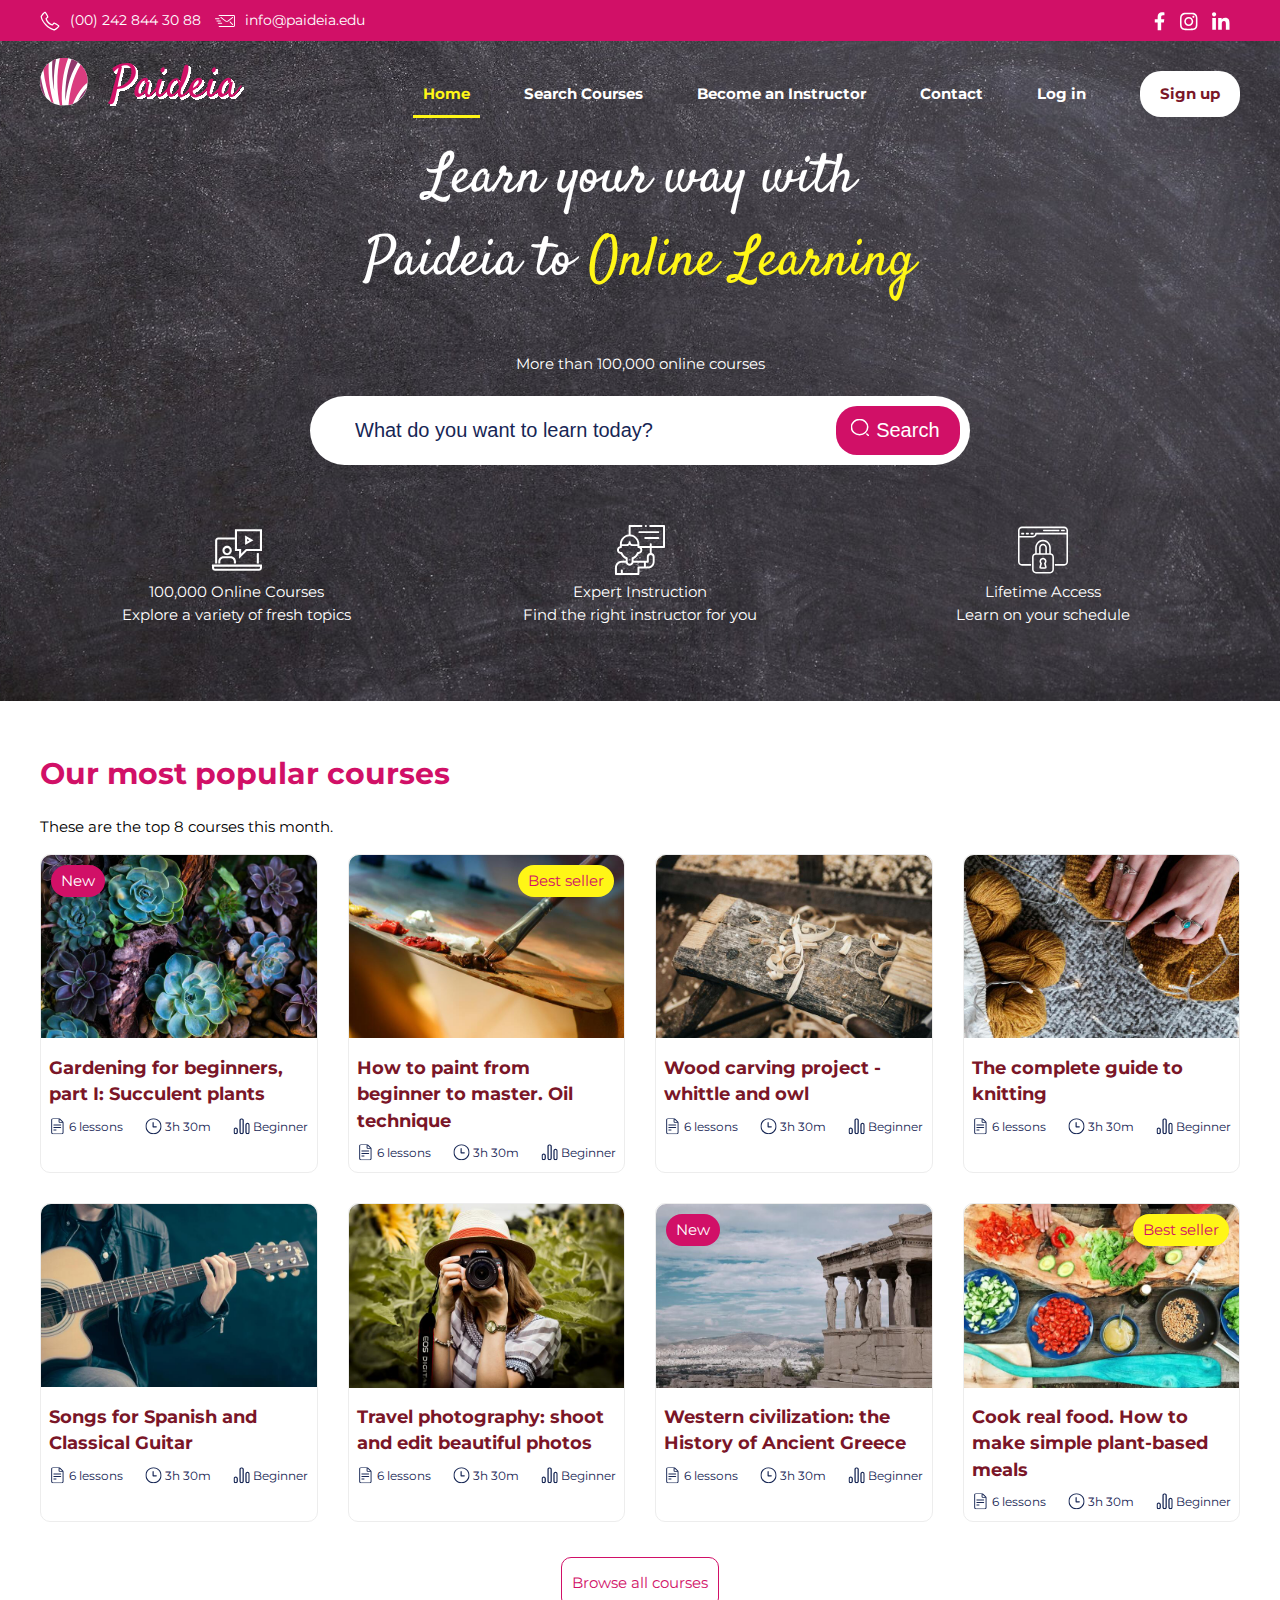
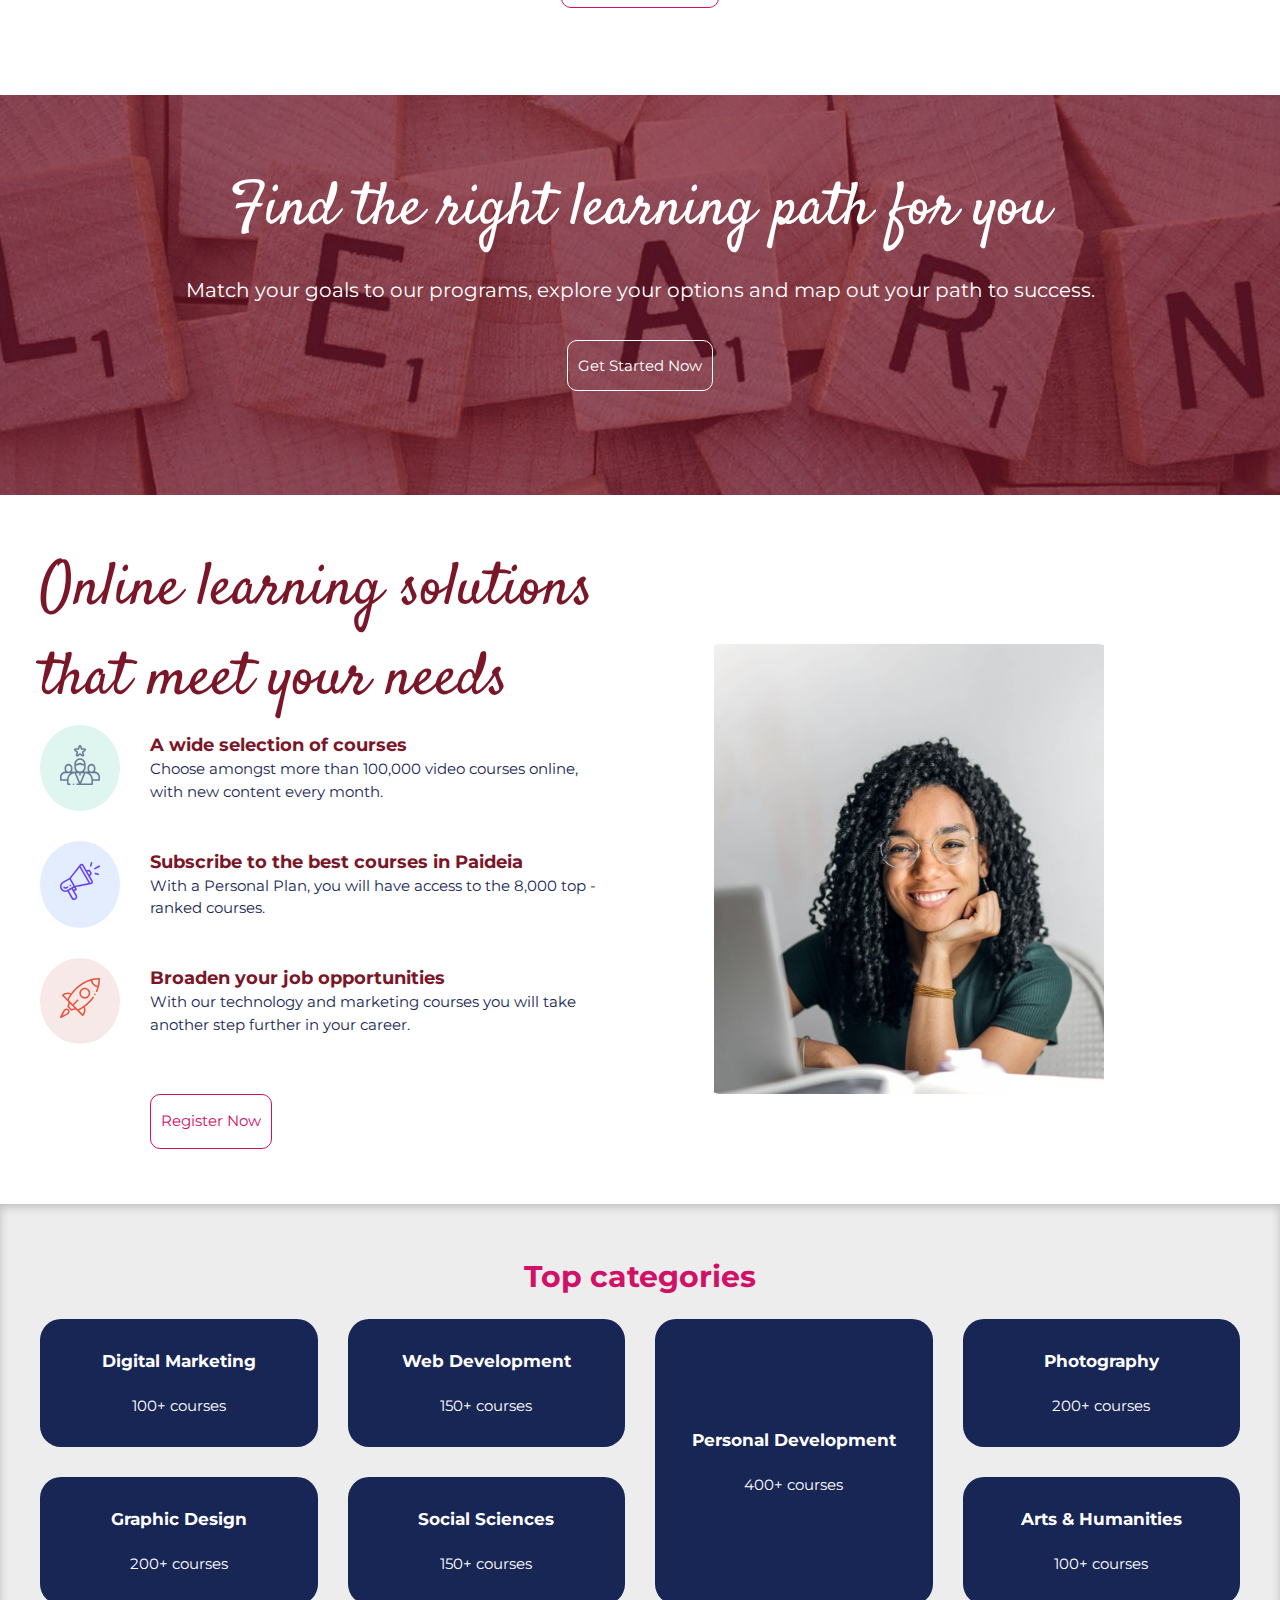
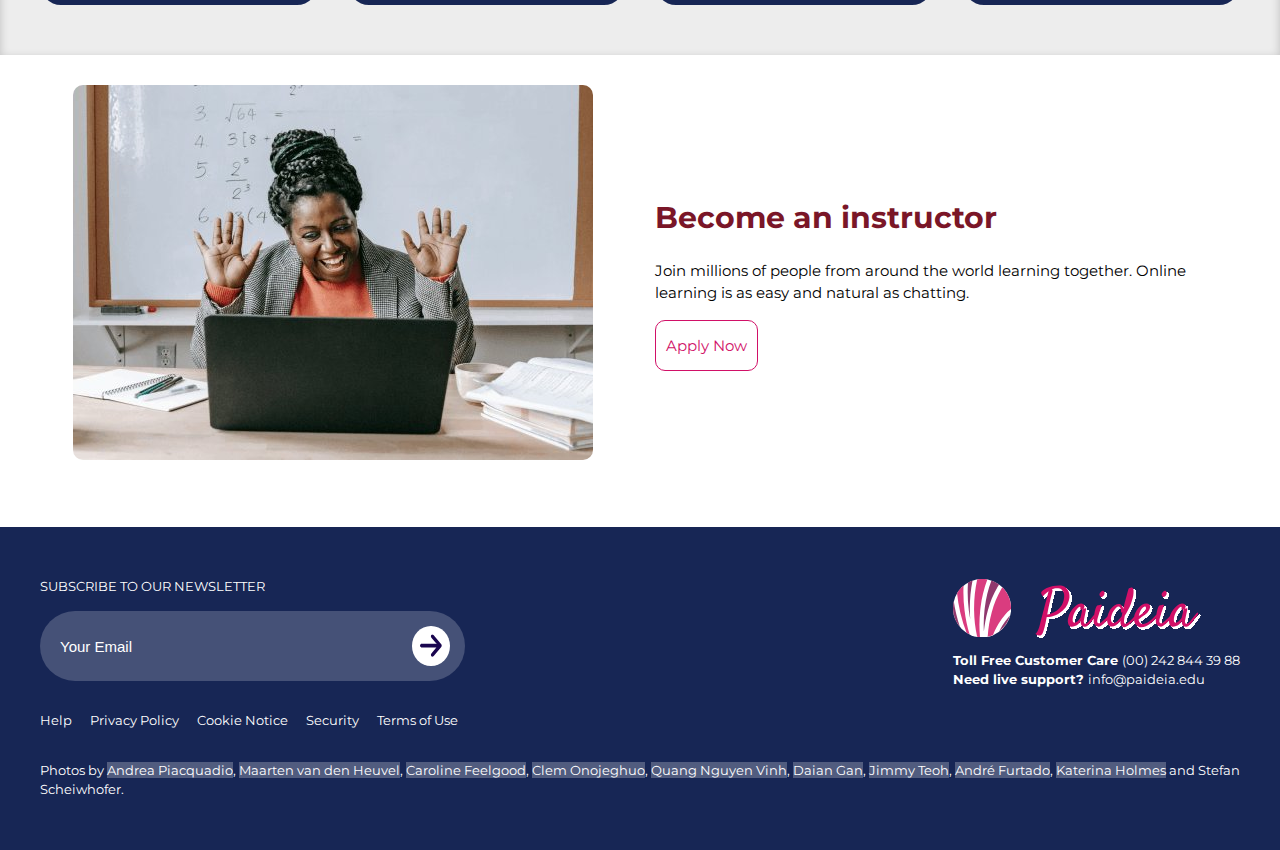
==== commit cb8b3f40: "Fix index.html" ====
--- a/index.html
+++ b/index.html
@@ -66,7 +66,7 @@
                             <span class="slice"></span>
                             <span class="slice"></span>
                         </label>
-                        <ul>
+                        <ul class="burger">
                             <li class="active"><a href="index.html">Home</a></li>
                             <li><a href="">Search Courses</a></li>
                             <li><a href="become-an-instructor.html">Become an Instructor</a></li>
@@ -81,30 +81,35 @@
                         </span><span class="yellow">Online Learning</span></h1>
                     <p class="white mt-5rm">More than 100,000 online courses</p>
                 </div>
-                <div class="search">
-                    <label>What do you want to learn today?</label>
-                    <button>Search</button>
-                </div>
-                <div class="resum">
-                    <div class="box">
-                        <figure>
-                            <img src="img/online-training.svg" alt="">
-                            <figcaption>100,000 Online Courses</figcaption>
-                        </figure>
-                        <p>Explore a variety of fresh topics</p>
-                    </div>
-                    <div class="box">
-                        <figure><img src="img/teacher.svg" alt="">
-                            <figcaption>Expert Instruction</figcaption>
-                        </figure>
-                        <p>Find the right instructor for you</p>
-                    </div>
-                    <div class="box">
-                        <figure><img src="img/access.svg" alt="">
-                            <figcaption>Lifetime Access</figcaption>
-                        </figure>
-                        <p>Learn on your schedule</p>
-                    </div>
+                <form action="#" method="post">
+                    <div class="search">
+                        <input type="text" placeholder="What do you want to learn today?">
+                        <button type="submit">Search</button>
+                    </div>
+                </form>
+                <div >
+                <ul class="resum">
+                        <li class="box">
+                            <figure>
+                                <img src="img/online-training.svg" alt="icono ordinador amb un video">
+                                <figcaption>100,000 Online Courses</figcaption>
+                            </figure>
+                            <p>Explore a variety of fresh topics</p>
+                        </li>
+                        <li class="box">
+                            <figure><img src="img/teacher.svg" alt="icono d'un professor">
+                                <figcaption>Expert Instruction</figcaption>
+                            </figure>
+                            <p>Find the right instructor for you</p>
+
+                        </li>
+                        <li class="box">
+                            <figure><img src="img/access.svg" alt="pagina web amb candau">
+                                <figcaption>Lifetime Access</figcaption>
+                            </figure>
+                            <p>Learn on your schedule</p>
+                        </li>
+                    </ul>
                 </div>
             </div>
         </div>
@@ -258,7 +263,7 @@
 
                             <li class="leadership">
                                 <div class="round">
-                                    <img src="img/leadership.svg" alt="" width="50" height="50">
+                                    <img src="img/leadership.svg" alt="icono d'un linder" width="50" height="50">
                                 </div>
                                 <div class="description">
                                     <h3 class="dark-color">A wide selection of courses</h3>
@@ -270,7 +275,7 @@
 
                             <li class="promotion">
                                 <div class="round">
-                                    <img src="img/promotion.svg" alt="" width="50" height="50">
+                                    <img src="img/promotion.svg" alt="icono d'un megafon" width="50" height="50">
                                 </div>
                                 <div>
                                     <h3 class="dark-color">Subscribe to the best courses in Paideia</h3>
@@ -281,7 +286,7 @@
 
                             <li class="rocket">
                                 <div class="round">
-                                    <img src="img/rocket.svg" alt="" width="50" height="50">
+                                    <img src="img/rocket.svg" alt="icono d'un cohet" width="50" height="50">
                                 </div>
                                 <div>
                                     <h3 class="dark-color">Broaden your job opportunities</h3>
@@ -297,7 +302,7 @@
                         </div>
                     </div>
                     <div class="bg-student">
-                        <img src="img/student.jpg" alt="" width="400" height="450">
+                        <img src="img/student.jpg" alt="image d'un estudiant" width="400" height="450">
                     </div>
                 </div>
             </div>
@@ -306,34 +311,42 @@
             <div class="container">
                 <h2 class="subtitle">Top categories</h2>
                 <div class="grid-cat">
-                    <div>
+
+                    <a href="#">
                         <h3>Digital Marketing</h3>
                         <p>100+ courses</p>
-                    </div>
-                    <div>
+                    </a>
+
+                    <a href="#">
                         <h3>Web Development</h3>
                         <p>150+ courses</p>
-                    </div>
-                    <div class="grid-span-2">
+                    </a>
+
+                    <a href="#" class="grid-span-2">
                         <h3>Personal Development </h3>
                         <p>400+ courses</p>
-                    </div>
-                    <div>
+                    </a>
+
+                    <a href="#">
                         <h3>Photography </h3>
                         <p>200+ courses</p>
-                    </div>
-                    <div>
+                    </a>
+
+                    <a href="#">
                         <h3>Graphic Design</h3>
                         <p>200+ courses</p>
-                    </div>
-                    <div>
+                    </a>
+
+                    <a href="#">
                         <h3>Social Sciences</h3>
                         <p>150+ courses</p>
-                    </div>
-                    <div>
+                    </a>
+
+                    <a href="#">
                         <h3>Arts & Humanities</h3>
                         <p>100+ courses</p>
-                    </div>
+                    </a>
+
                 </div>
             </div>
 
@@ -342,7 +355,7 @@
             <div class="container">
                 <div class="grid-instructor">
                     <div>
-                        <img src="img/instructor.jpg" alt="" width="520" height="375">
+                        <img src="img/instructor.jpg" alt="imatge d'un professor" width="520" height="375">
                     </div>
                     <div>
                         <h2 class="subtitle dark-color">Become an instructor</h2>
@@ -361,12 +374,12 @@
         <div class="container">
             <div class="footer-logo">
                 <div class="subscribe">
-                    <form>
+                    <form action="#" method="post">
                         <label for="email">Subscribe to our newsletter</label>
                         <div class="subs">
                             <input type="email" id="email" name="email" placeholder="Your Email" required>
                             <button type="submit">
-                                <svg width="14" height="13" viewBox="0 0 14 13" fill="none"
+                                <svg width="14" height="13" viewBox="0 0 14 13" fill="none" preserveAspectRatio="none"
                                     xmlns="http://www.w3.org/2000/svg">
                                     <path
                                         d="M13.707 5.57195C13.7067 5.5717 13.7065 5.57142 13.7062 5.57117L8.69774 0.562707C8.30483 0.173268 7.6706 0.176085 7.28116 0.568999C7.25039 0.600052 7.22169 0.633076 7.1952 0.667885C6.91439 1.08675 6.97568 1.64691 7.34045 1.99513L10.1051 4.76982C10.2521 4.91694 10.4211 5.04031 10.606 5.13544L10.9115 5.29571H1.06985C0.565909 5.27451 0.119843 5.61913 0.0130684 6.11209C-0.0754875 6.65816 0.295389 7.17266 0.8415 7.26122C0.898784 7.27051 0.956757 7.2748 1.01476 7.27405H10.8915L10.6761 7.37422C10.466 7.47235 10.2745 7.60624 10.1101 7.76989L7.34045 10.5396C6.97568 10.8878 6.91439 11.4479 7.1952 11.8668C7.52204 12.3132 8.14882 12.4101 8.5952 12.0832C8.63126 12.0568 8.66553 12.028 8.69774 11.997L13.7062 6.98857C14.0976 6.59759 14.0979 5.96337 13.707 5.57195Z"
@@ -395,19 +408,30 @@
                     </ul>
                 </div>
             </div>
-            <p>Photos by 
-                <a href="https://www.pexels.com/es-es/foto/feliz-mujer-etnica-sentada-a-la-mesa-con-el-portatil-3769021/" target="_blank">Andrea Piacquadio</a>, 
-                <a href="https://www.pexels.com/es-es/foto/persona-sosteniendo-vegetales-en-rodajas-2284166/" target="_blank">Maarten van den Heuvel</a>, 
-                <a href="https://www.pexels.com/es-es/foto/foto-de-persona-sosteniendo-rollo-de-hilo-marron-3654772/" target="_blank">Caroline Feelgood</a>, 
-                <a href="https://www.pexels.com/es-es/foto/triturar-madera-marron-175709/" target="_blank">Clem Onojeghuo</a>, 
-                <a href="https://www.pexels.com/es-es/foto/plantas-suculentas-verdes-y-moradas-2132240/" target="_blank">Quang Nguyen Vinh</a>, 
-                <a href="https://www.pexels.com/es-es/foto/fotografia-de-foco-superficial-de-pincel-102127/" target="_blank">Daian Gan</a>, 
-                <a href="https://www.pexels.com/es-es/foto/templo-griego-antiguo-951531/" target="_blank">Jimmy Teoh</a>, 
-                <a href="https://www.pexels.com/es-es/foto/fotografia-de-enfoque-selectivo-de-mujer-sosteniendo-camara-reflex-digital-1264210/" target="_blank">André Furtado</a>, 
-                <a href="https://www.pexels.com/es-es/foto/hombre-en-chaqueta-de-traje-marron-con-anteojos-con-marco-negro-5212317/" target="_blank">Katerina Holmes</a> and 
-                <a href="https://www.pexels.com/es-es/foto/feliz-mujer-negra-usando-laptop-para-trabajo-en-linea-5905713/" target="_blank">Stefan Scheiwhofer.
-             </p>
-
+            <div>
+                <p>Photos by <a
+                        href="https://www.pexels.com/es-es/foto/feliz-mujer-etnica-sentada-a-la-mesa-con-el-portatil-3769021/"
+                        target="_blank">Andrea Piacquadio</a>, <a
+                        href="https://www.pexels.com/es-es/foto/persona-sosteniendo-vegetales-en-rodajas-2284166/"
+                        target="_blank">Maarten van den Heuvel</a>, <a
+                        href="https://www.pexels.com/es-es/foto/foto-de-persona-sosteniendo-rollo-de-hilo-marron-3654772/"
+                        target="_blank">Caroline Feelgood</a>, <a
+                        href="https://www.pexels.com/es-es/foto/triturar-madera-marron-175709/" target="_blank">Clem
+                        Onojeghuo</a>, <a
+                        href="https://www.pexels.com/es-es/foto/plantas-suculentas-verdes-y-moradas-2132240/"
+                        target="_blank">Quang Nguyen Vinh</a>, <a
+                        href="https://www.pexels.com/es-es/foto/fotografia-de-foco-superficial-de-pincel-102127/"
+                        target="_blank">Daian Gan</a>, <a
+                        href="https://www.pexels.com/es-es/foto/templo-griego-antiguo-951531/" target="_blank">Jimmy
+                        Teoh</a>, <a
+                        href="https://www.pexels.com/es-es/foto/fotografia-de-enfoque-selectivo-de-mujer-sosteniendo-camara-reflex-digital-1264210/"
+                        target="_blank">André Furtado</a>, <a
+                        href="https://www.pexels.com/es-es/foto/hombre-en-chaqueta-de-traje-marron-con-anteojos-con-marco-negro-5212317/"
+                        target="_blank">Katerina Holmes</a> and <a
+                        href="https://www.pexels.com/es-es/foto/feliz-mujer-negra-usando-laptop-para-trabajo-en-linea-5905713/"
+                        target="_blank">Stefan Scheiwhofer</a>.
+                </p>
+            </div>
         </div>
     </footer>
 </body>
--- a/css/estils.css
+++ b/css/estils.css
@@ -99,7 +99,7 @@
 
 }
 
-footer p{
+footer p {
     margin-top: 3rem;
 }
 
@@ -234,9 +234,9 @@
 
 .search button {
     background-color: var(--main-color);
-    border-radius: 21px;
+    border-radius: 2.1rem;
     border: none;
-    width: 130px;
+    width: 15rem;
     padding: 1.3rem;
     color: var(--white);
 }
@@ -259,7 +259,7 @@
 }
 
 .search button,
-.search label {
+.search input {
     font-size: 2rem;
 }
 
@@ -271,33 +271,38 @@
     grid-template-columns: repeat(auto-fit, minmax(min(100%, 100px), 1fr));
 }
 
-footer a{
+footer a {
     color: var(--white);
 }
 
-footer a:hover{
+footer a:hover {
     text-decoration: underline;
 }
 
-footer p a{
+footer p a {
     background-color: #FFFFFF40;
 }
 
+footer p a:last-child {
+    background-color: transparent;
+}
+
 .subscribe ul {
-    margin-top: 2rem;
-}
-.subscribe ul li{
+    margin-top: 3rem;
+}
+
+.subscribe ul li {
     display: inline-block;
-    margin-right: 1rem;
-}
-
-.footer-logo{
+    margin-right: 1.5rem;
+}
+
+.footer-logo {
     display: flex;
     flex-direction: column-reverse;
     flex-wrap: wrap;
     align-content: stretch;
-    justify-content: space-evenly;
-    gap: 3rem;
+    justify-content: space-between;
+    gap: 5rem;
 }
 
 .subscribe label {
@@ -305,8 +310,8 @@
 }
 
 .subs {
-    margin-top: 1rem;
-    width: 80%;
+    margin-top: 1.5rem;
+    width: 81%;
     padding: 1.5rem 1.5rem;
     background-color: #FFFFFF33;
     border-radius: var(--border-35px);
@@ -316,16 +321,24 @@
     align-items: center;
 }
 
-.subs input{
+.search input,
+.subs input {
     background-color: transparent;
-    padding: 0.8rem;
+    padding: 0.8rem 0.5rem;
     border: none;
-    width: 85%;
+    width: 100%;
+}
+
+.subs input {
     color: white;
-}
-
-
-.subs input::placeholder{
+    font-size: 1.5rem;
+}
+.search input::placeholder {
+    color: var(--text-color);
+}
+
+
+.subs input::placeholder {
     color: var(--white);
 }
 
@@ -336,23 +349,27 @@
     border: none;
 }
 
+input:focus-visible {
+    outline: none;
+}
+
 .subs svg {
-    width: 3.5rem;
-    height: 3.5rem;
+    height: 4rem;
     padding: .8rem;
     float: right;
     border-radius: 50%;
     width: 100%;
 }
+
 .subs button:hover {
     background-color: var(--main-color);
 }
 
-.subs button:hover svg path{
+.subs button:hover svg path {
     fill: white;
 }
 
-.footer-paideia{
+.footer-paideia {
     width: 50%;
 }
 
@@ -531,11 +548,19 @@
 }
 
 .course-all a:hover,
-.learn-btn a:hover {
+.btn-solutions a:hover,
+.grid-instructor a:hover,
+.grid-cat a:hover {
     color: var(--white);
     background-color: var(--main-color);
+    cursor: pointer;
+}
+
+.course-all a:hover,
+.btn-solutions a:hover,
+.grid-instructor a:hover {
     border: 1px solid var(--main-color);
-    cursor: pointer;
+
 }
 
 
@@ -667,7 +692,7 @@
     gap: 3rem
 }
 
-.grid-cat div {
+.grid-cat a {
     background-color: var(--text-color);
     color: white;
     border-radius: 21px;
@@ -841,10 +866,6 @@
 
     }
 
-    .footer-logo{
-        flex-direction: column;
-    }
-
     .banner {
         flex-direction: row;
         justify-content: space-between;
@@ -929,6 +950,15 @@
         width: 90%;
     }
 
+    .footer-logo {
+        flex-direction: column;
+    }
+
+    .subs {
+        margin-top: 1.5rem;
+        width: 42.5rem;
+    }
+
     .grid-courses {
         gap: 3rem;
         grid-template-columns: repeat(2, 1fr);
@@ -1051,6 +1081,16 @@
         width: 90%;
     }
 
+
+    .footer-logo {
+        flex-direction: row;
+    }
+
+    .subs {
+        margin-top: 1.5rem;
+        width: 42.5rem;
+    }
+
     .grid-courses {
         gap: 3rem;
         grid-template-columns: repeat(2, 1fr);
@@ -1130,13 +1170,14 @@
         font-weight: bold;
     }
 
-    nav li:hover:not(.signup, .login) {
+    nav li:hover:not(.signup, .login, .active) {
         color: var(--white);
         border-bottom: 3px solid var(--white);
         padding-bottom: 1rem;
     }
 
     .active {
+        color: var(--yellow);
         border-bottom: 3px solid var(--yellow);
         padding-bottom: 1rem;
     }
@@ -1172,6 +1213,16 @@
         grid-template-columns: repeat(4, 1fr);
     }
 
+
+    .footer-logo {
+        flex-direction: row;
+    }
+
+    .subs {
+        margin-top: 1.5rem;
+        width: 42.5rem;
+    }
+
     .start-learning {
         padding-bottom: 11rem;
     }
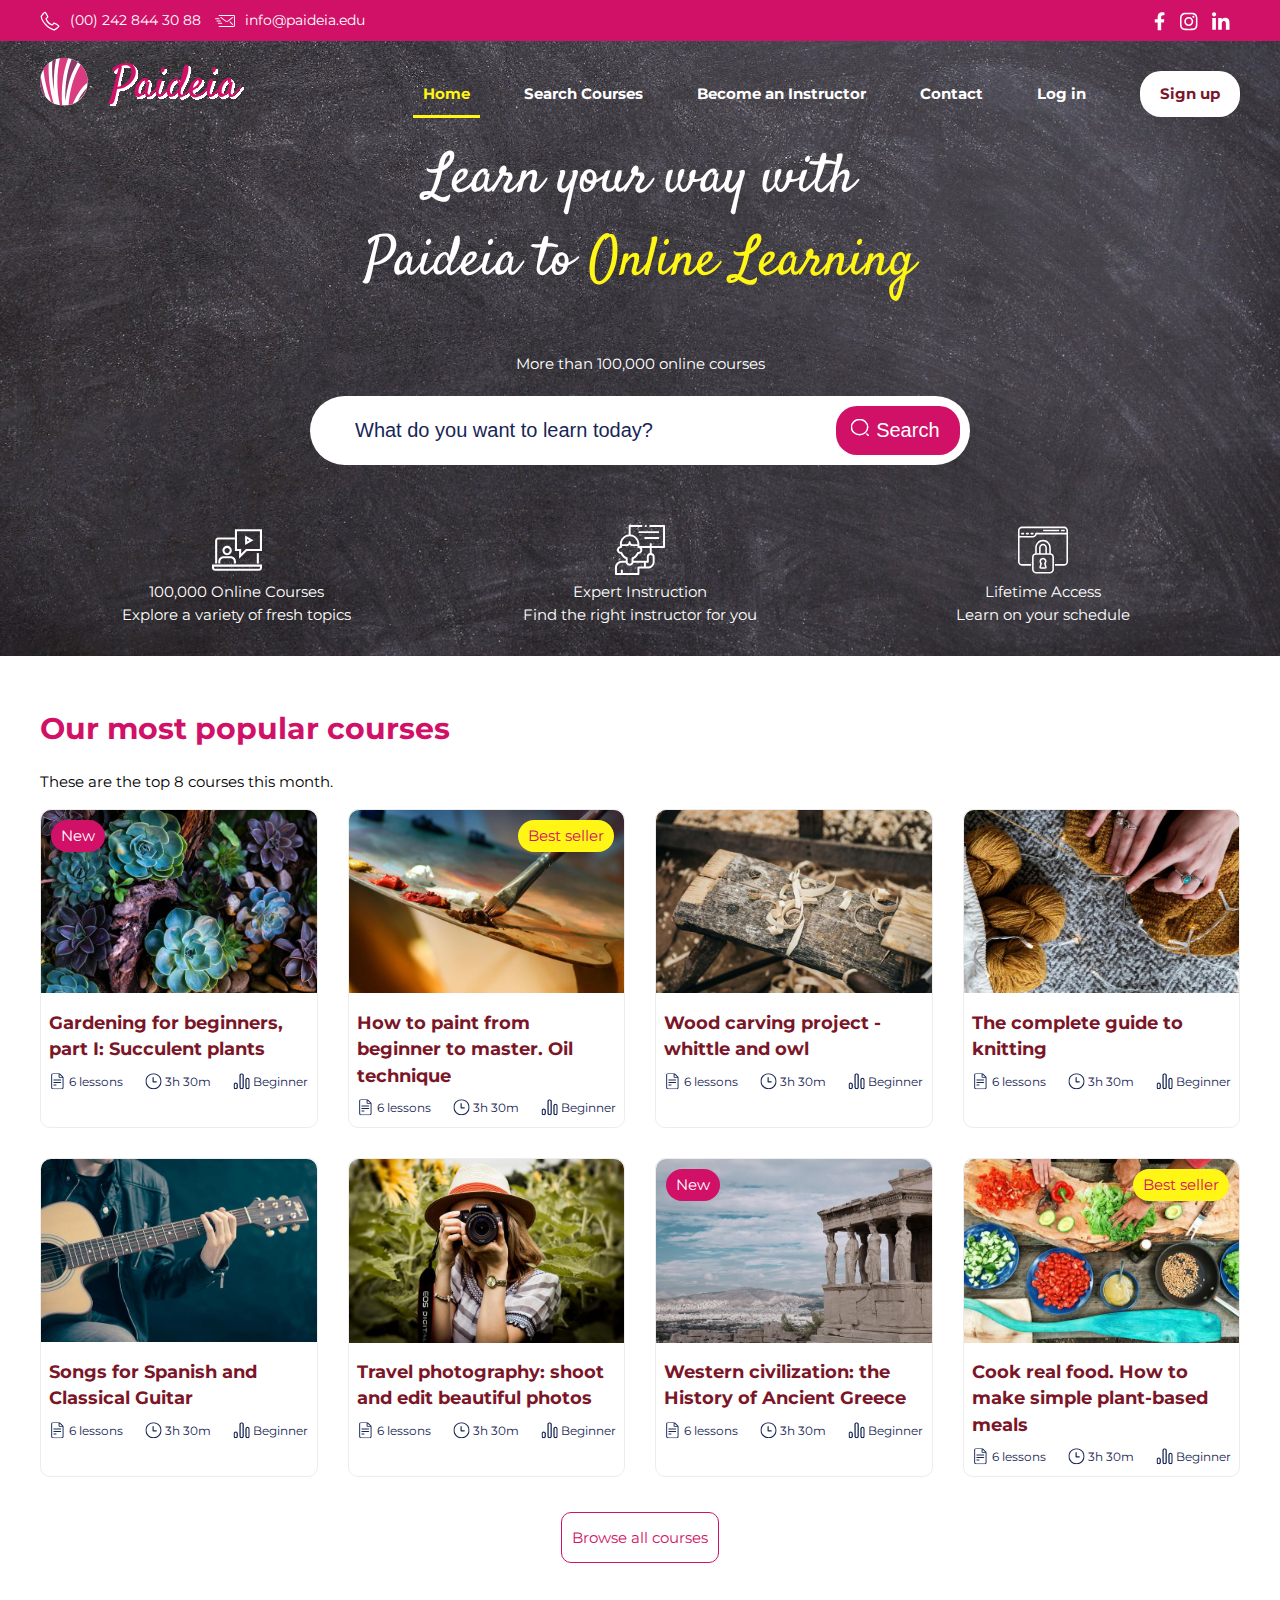
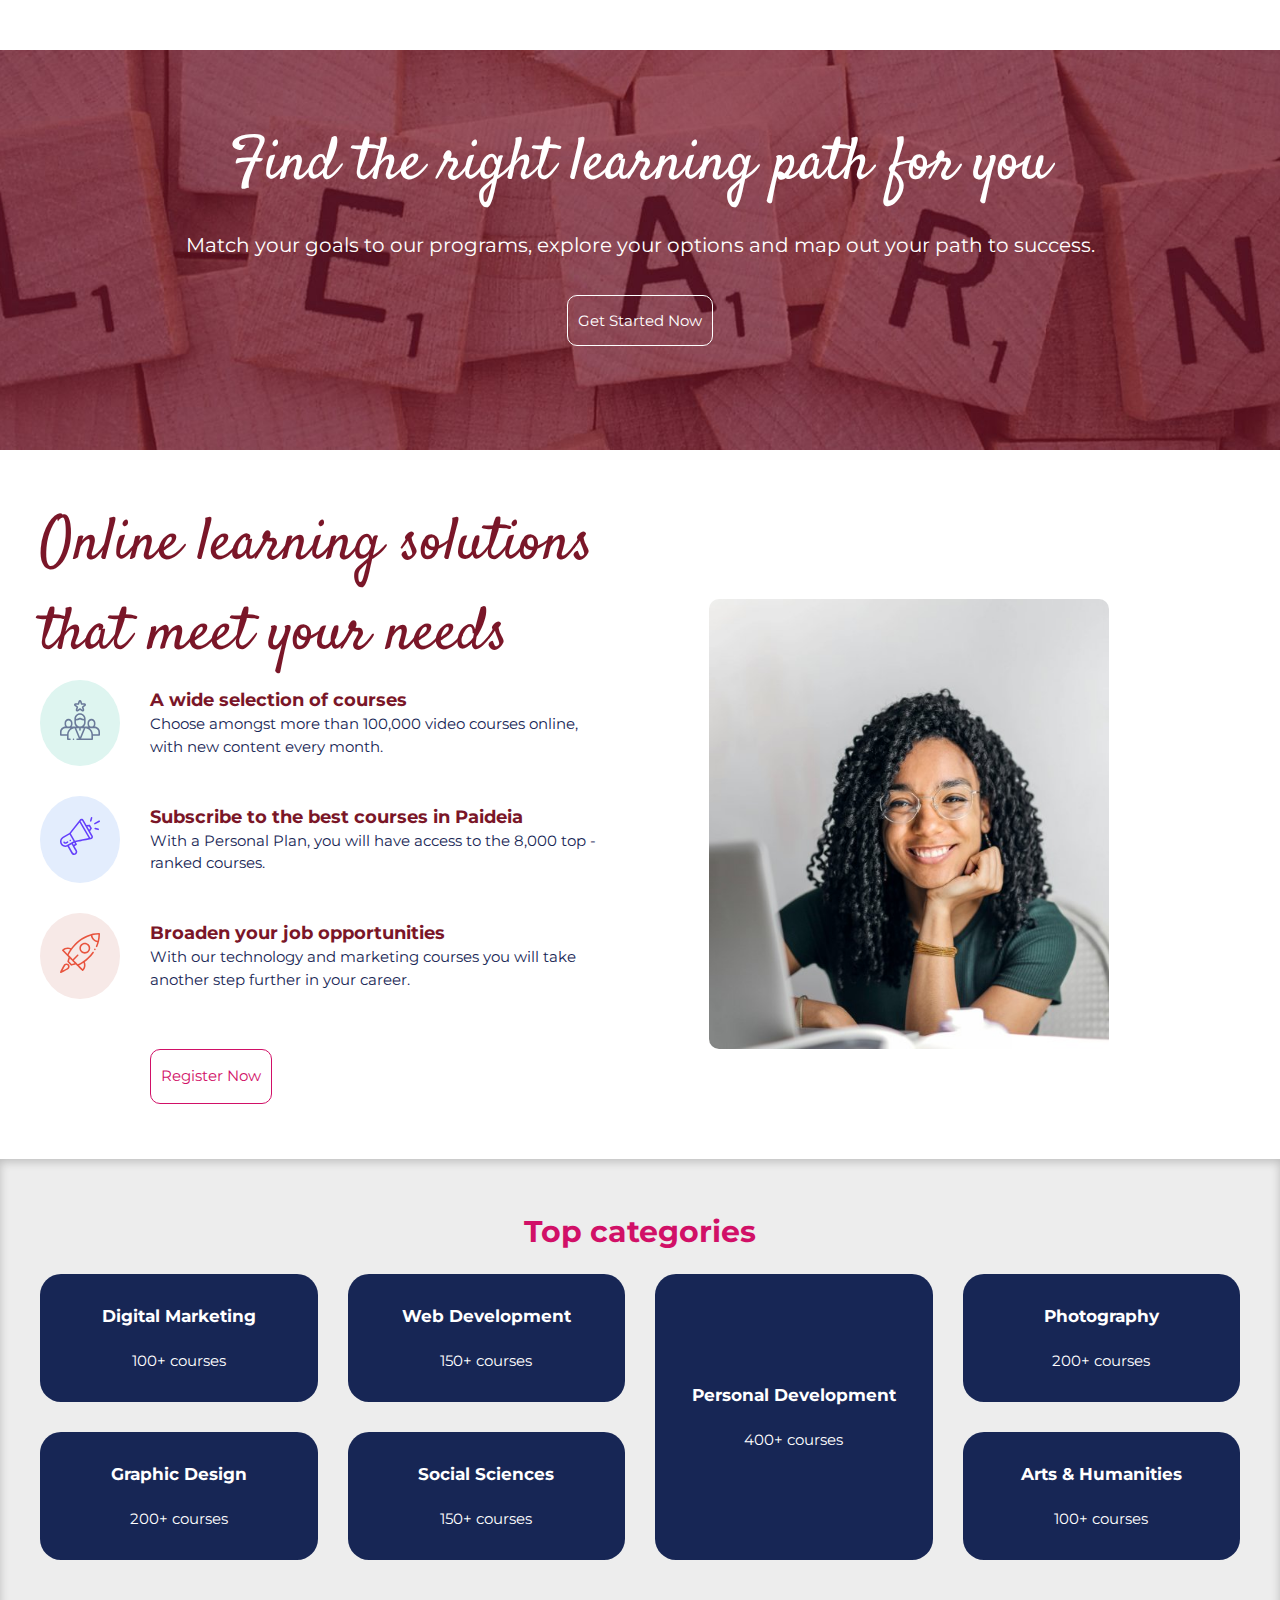
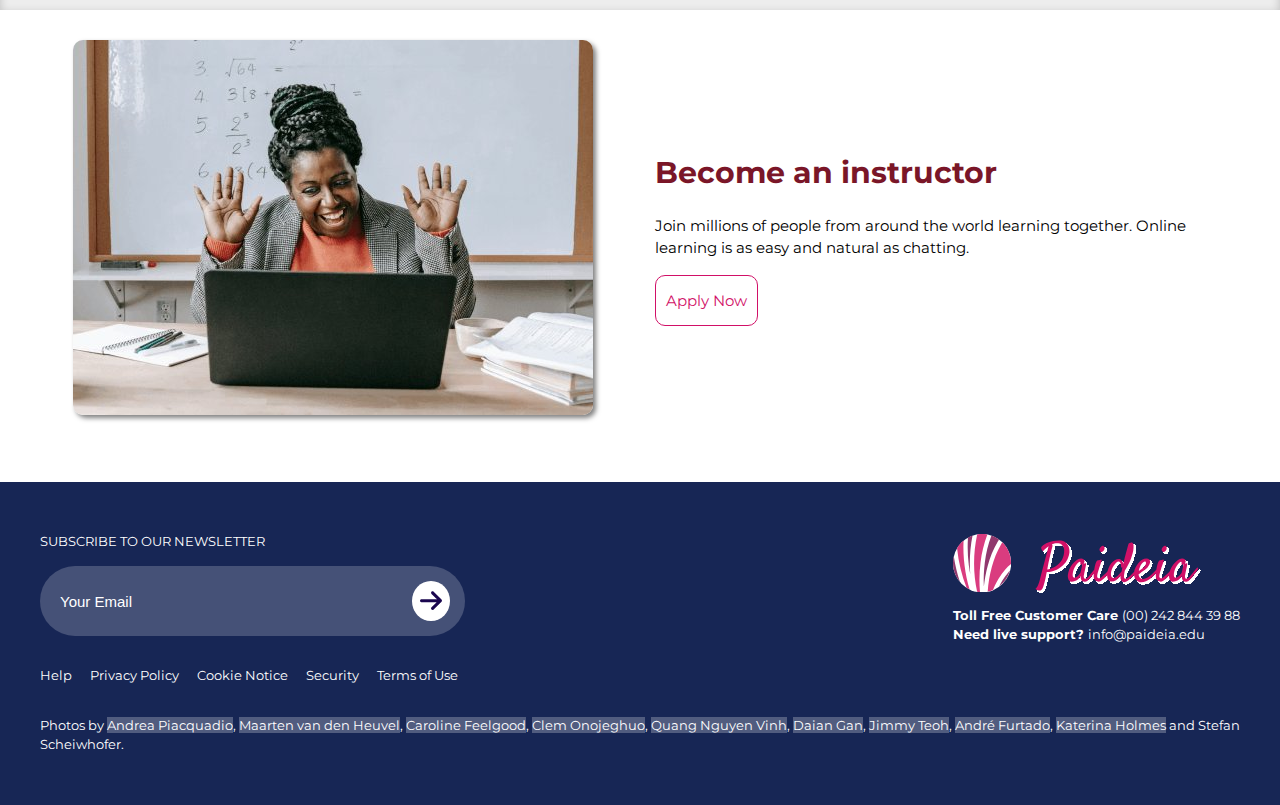
==== commit 54b2b279: "fiz form subs image" ====
--- a/index.html
+++ b/index.html
@@ -379,12 +379,7 @@
                         <div class="subs">
                             <input type="email" id="email" name="email" placeholder="Your Email" required>
                             <button type="submit">
-                                <svg width="14" height="13" viewBox="0 0 14 13" fill="none" preserveAspectRatio="none"
-                                    xmlns="http://www.w3.org/2000/svg">
-                                    <path
-                                        d="M13.707 5.57195C13.7067 5.5717 13.7065 5.57142 13.7062 5.57117L8.69774 0.562707C8.30483 0.173268 7.6706 0.176085 7.28116 0.568999C7.25039 0.600052 7.22169 0.633076 7.1952 0.667885C6.91439 1.08675 6.97568 1.64691 7.34045 1.99513L10.1051 4.76982C10.2521 4.91694 10.4211 5.04031 10.606 5.13544L10.9115 5.29571H1.06985C0.565909 5.27451 0.119843 5.61913 0.0130684 6.11209C-0.0754875 6.65816 0.295389 7.17266 0.8415 7.26122C0.898784 7.27051 0.956757 7.2748 1.01476 7.27405H10.8915L10.6761 7.37422C10.466 7.47235 10.2745 7.60624 10.1101 7.76989L7.34045 10.5396C6.97568 10.8878 6.91439 11.4479 7.1952 11.8668C7.52204 12.3132 8.14882 12.4101 8.5952 12.0832C8.63126 12.0568 8.66553 12.028 8.69774 11.997L13.7062 6.98857C14.0976 6.59759 14.0979 5.96337 13.707 5.57195Z"
-                                        fill="#1A064F" />
-                                </svg>
+                                <img src="img/arrow.-right.svg" alt="flecha dirrecio detra" width="14" height="13">
                             </button>
                         </div>
                     </form>
--- a/css/estils.css
+++ b/css/estils.css
@@ -16,6 +16,8 @@
     --border-10px: 1rem;
     --border-21px: 2.1rem;
     --border-35px: 3.5rem;
+    --box-sadow: 3px 3px 5px rgba(0, 0, 0, 0.5);
+    --zoom-in: scale(1.1);
 }
 
 .satisfy-regular {
@@ -162,9 +164,8 @@
     background-size: cover;
     background-position: center;
     width: 100%;
-    min-height: 30rem;
-}
-
+    min-height: 3rem;
+}
 
 nav ul {
     display: none;
@@ -333,6 +334,7 @@
     color: white;
     font-size: 1.5rem;
 }
+
 .search input::placeholder {
     color: var(--text-color);
 }
@@ -353,7 +355,7 @@
     outline: none;
 }
 
-.subs svg {
+.subs img {
     height: 4rem;
     padding: .8rem;
     float: right;
@@ -361,12 +363,13 @@
     width: 100%;
 }
 
-.subs button:hover {
+.subs button:hover,
+.sec4 button:hover {
     background-color: var(--main-color);
 }
 
-.subs button:hover svg path {
-    fill: white;
+.subs button:hover img{
+    filter: invert(95%) sepia(99%) saturate(3%) hue-rotate(218deg) brightness(105%) contrast(100%);
 }
 
 .footer-paideia {
@@ -385,9 +388,9 @@
     margin-bottom: 1.5rem;
 }
 
-.grid {
+.board .grid {
     display: grid;
-    padding-bottom: 7.5rem;
+    padding-bottom: 3rem;
     row-gap: 2rem;
     grid-template-columns: repeat(1, 1fr);
 }
@@ -428,6 +431,9 @@
     text-align: left;
     position: relative;
     object-fit: contain;
+    overflow: hidden;
+    border-top-left-radius: var(--border-10px);
+    border-top-right-radius: var(--border-10px);
 }
 
 .course figure h3 {
@@ -450,8 +456,6 @@
     width: 100%;
     height: auto;
     object-fit: contain;
-    border-top-left-radius: var(--border-10px);
-    border-top-right-radius: var(--border-10px);
     aspect-ratio: 600/400;
 }
 
@@ -506,7 +510,7 @@
     padding: .5rem 1rem;
     margin: 1rem;
     position: absolute;
-
+    z-index: 1;
 }
 
 .course figure .target-new {
@@ -523,7 +527,18 @@
 .course:hover {
     border-radius: var(--border-10px);
     border: 1px solid var(--text-color);
-    box-shadow: 3px 3px 5px rgba(0, 0, 0, 0.5);
+    box-shadow: var(--box-sadow);
+}
+
+.course:hover img.fluid {
+    /* width: 100%;
+    height: auto;
+    object-fit: contain;
+    border-top-left-radius: var(--border-10px);
+    border-top-right-radius: var(--border-10px);
+    aspect-ratio: 600/400; */
+    transform: var(--zoom-in);
+    transition: transform 0.3s ease-in-out;
 }
 
 .course-all {
@@ -541,7 +556,8 @@
 
 .course-all a,
 .btn-solutions a,
-.grid-instructor a {
+.grid-instructor a,
+.btn .button {
     color: var(--main-color);
     background-color: var(--white);
     border: 1px solid var(--main-color);
@@ -550,7 +566,8 @@
 .course-all a:hover,
 .btn-solutions a:hover,
 .grid-instructor a:hover,
-.grid-cat a:hover {
+.grid-cat a:hover,
+.btn .button:hover {
     color: var(--white);
     background-color: var(--main-color);
     cursor: pointer;
@@ -561,6 +578,10 @@
 .grid-instructor a:hover {
     border: 1px solid var(--main-color);
 
+}
+
+.desc .btn {
+    margin: 3rem auto;
 }
 
 
@@ -668,9 +689,8 @@
 }
 
 .bg-student img {
-
     border-radius: var(--border-10px);
-    object-fit: contain;
+    object-fit: cover;
 }
 
 .top-categories {
@@ -722,12 +742,27 @@
     align-items: center;
 }
 
-.grid-instructor img {
+.grid-instructor img,
+.img-instructor {
     width: 100%;
     height: auto;
     object-fit: contain;
     aspect-ratio: 520 / 375;
+    box-shadow: var(--box-sadow);
+}
+
+.img-instructor {
+    width: 90%;
+}
+
+.grid-instructor img {
     border-radius: var(--border-10px);
+}
+
+.imgs {
+    text-align: center;
+    max-width: 100%;
+    margin: 5rem auto;
 }
 
 .instructor .btn {
@@ -737,6 +772,358 @@
 .instructor {
     box-shadow: inset 0px 3px 10px 0px white;
 }
+
+
+.hight-flex {
+    display: flex;
+    flex-direction: column;
+    flex-wrap: wrap;
+    justify-content: space-between;
+    align-items: center;
+    align-content: center;
+    text-align: left;
+    gap: 3rem;
+    color: var(--text-color);
+}
+
+.hight-flex h1,
+.contact-header h1 {
+    font-size: 3.5rem;
+    color: var(--main-color);
+}
+
+.introduction p,
+article h2,
+.contact-header p {
+    font-size: 2rem;
+}
+
+article h2 {
+    color: var(--dark-color);
+    margin-bottom: 3rem;
+}
+
+article .desc {
+    font-size: 1.5rem;
+    padding-left: 5.5rem;
+}
+
+.steps {
+    border: 2px solid var(--main-color);
+    padding: 2rem 0 2rem 3.5rem;
+    margin: 3rem 0 5rem 0;
+}
+
+.steps ul {
+    list-style-type: decimal;
+    padding-left: 1rem;
+}
+
+
+.steps li,
+.steps a {
+    color: var(--main-color);
+}
+
+.title-step {
+    display: flex;
+    flex-direction: row;
+    align-items: flex-start;
+    justify-items: start;
+    gap: 1rem;
+    font-size: 1.8rem;
+    font-weight: 700;
+    color: var(--text-color);
+    margin-bottom: 1rem;
+}
+
+.steps ul,
+.steps-sections ol {
+    display: grid;
+    grid-template-columns: 1fr;
+    grid-template-rows: auto;
+    gap: 3rem;
+}
+
+
+.steps-sections ol {
+    list-style-type: none;
+    counter-reset: section;
+}
+
+ol .step {
+    counter-increment: section;
+}
+
+ol .step .title-step::before {
+    content: counter(section) '';
+    border: 1px solid var(--text-color);
+    padding: 0.5rem 1rem;
+    font-weight: 700;
+    font-size: 20px;
+}
+
+.sec4 a,
+.steps a,
+.steps-sections a {
+    color: var(--main-color);
+}
+
+.sec4 a:hover,
+.steps a:hover,
+.steps-sections a[href^="http"]:hover {
+    text-decoration: underline;
+}
+
+.steps a:hover,
+.steps-sections a[href^="http"]:hover {
+    color: var(--dark-color);
+}
+
+.step1-type1,
+.step1-type2 {
+    border: 2px solid var(--bg-light-blue);
+    margin: 2rem auto;
+    padding: 2rem 1.5rem;
+}
+
+.step1-type1,
+.step1-type2 {
+    display: grid;
+    gap: 2rem;
+    grid-template-columns: 1fr;
+    grid-template-rows: 2fr;
+}
+
+.step1-type2 ul {
+    counter-reset: none;
+    column-count: 1;
+    column-gap: 20%;
+    list-style-type: circle;
+    margin-left: 2rem;
+}
+
+.step1-type1 div,
+.desc-path li {
+    display: flex;
+    flex-direction: row;
+    justify-content: flex-start;
+    align-items: flex-start;
+    gap: 1rem;
+}
+
+
+.icon::before {
+    background-repeat: no-repeat;
+    background-size: cover;
+    background-position: center;
+    display: inline-block;
+    width: 24px;
+    height: 24px;
+    content: ' ';
+    vertical-align: middle;
+}
+
+.step1-type1 .academic::before {
+    background-image: url(../img/icon-academic.svg);
+}
+
+.calendar::before {
+    background-image: url(../img/calendar.svg);
+}
+
+.money::before {
+    background-image: url(../img/money.svg);
+}
+
+.wallet::before {
+    background-image: url(../img/wallet.svg);
+}
+
+.career-path {
+    color: var(--text-color);
+    border: 2px solid var(--text-color);
+    display: flex;
+    flex-direction: column;
+    gap: 2rem;
+    font-size: 1.4rem;
+}
+
+.career-path h2 {
+    width: 100%;
+    color: var(--text-color);
+    font-weight: 700;
+    background-color: var(--bg-light-blue);
+    border-bottom: 2px solid var(--text-color);
+    font-size: 1.8rem;
+}
+
+.career-path h2 {
+    padding: 0 1rem;
+}
+
+.career-path h2 {
+    margin: 0;
+
+}
+
+.paths {
+    list-style-type: none;
+    counter-reset: section;
+    padding: 0 1rem 2rem 1rem;
+    display: grid;
+    grid-template-rows: 9fr;
+    grid-template-columns: 1fr;
+    gap: 1rem;
+}
+
+.path {
+    display: grid;
+    grid-template-rows: 3fr;
+    grid-template-columns: 1fr;
+    gap: 1rem;
+    counter-increment: section;
+}
+
+.title-path {
+    font-size: 1.6rem;
+}
+
+.title-path h3::before {
+    content: counter(section) '. ';
+    font-weight: 700;
+}
+
+.desc-path ul {
+    display: grid;
+    grid-template-rows: 3fr;
+    grid-template-columns: 1fr;
+    gap: 0.5rem;
+    padding-left: 2rem;
+}
+
+.panel-left {
+    padding-right: 0.25rem;
+}
+
+.chevron {
+    display: flex;
+    flex-direction: row;
+    justify-content: center;
+    align-content: center;
+    align-items: center;
+    padding-bottom: 1rem;
+}
+
+.chevron .bottom::before {
+    content: '';
+    display: inline-block;
+    border-style: solid;
+    border-width: 0.4rem 0.4rem 0 0;
+    width: 3rem;
+    height: 3rem;
+    transform: rotate(135deg);
+}
+
+.contact-form {
+    background-color: var(--bg-light-yellow);
+    border-radius: var(--border-21px);
+    border: 2px solid var(--border-color);
+    padding: 2rem;
+}
+
+.contact-form h2,
+.contact-form h3 {
+    color: var(--dark-color);
+}
+
+.contact-form h2+p {
+    margin-top: 1rem;
+}
+
+form .sec1 {
+    margin: 1rem 0;
+}
+
+form .inputs {
+    display: flex;
+    flex-direction: column;
+    align-items: flex-start;
+    gap: 1rem;
+}
+
+form .inputs li:first-child,
+.sec3,
+.sec4 {
+    margin-top: 1rem;
+}
+
+.sec3 h3 {
+    padding-bottom: 0.5rem;
+}
+
+
+form li {
+    width: 100%;
+}
+
+.inputs li label {
+    display: block;
+}
+
+.sec1 input,
+.sec3 select {
+    width: 100%;
+    padding: .5rem 0;
+    font-size: 1.5rem;
+}
+
+.sec3 select {
+    height: 100%;
+    padding-left: 0.25rem;
+}
+
+.checkbox {
+    margin-top: 1rem;
+}
+
+.checkbox li,
+.sec4 li {
+    display: flex;
+    flex-direction: row;
+    align-items: center;
+    justify-content: flex-start;
+    gap: 1rem;
+}
+
+.sec4 li {
+    align-items: baseline;
+}
+
+.sec4 button {
+    width: 100%;
+    background-color: var(--text-color);
+    color: var(--white);
+    border: none;
+    margin-top: 1rem;
+    padding: 2rem 1rem;
+    border-radius: var(--border-10px);
+    font-size: 1.5rem;
+}
+
+/* .checkbox li label,
+.sec4 li label {
+    display: inline;
+} */
+
+
+.offices ul {
+    display: grid;
+    grid-template-columns: 1fr;
+    grid-template-rows: auto;
+    gap: 2rem;
+}
+
 
 /* Estilos responsivos */
 /* Estilos para mobil */
@@ -831,6 +1218,10 @@
         width: 100%;
     }
 
+    .search input {
+        width: 70%;
+    }
+
     .resum {
         grid-template-columns: repeat(1, 1fr);
         gap: 5rem;
@@ -854,8 +1245,12 @@
     .btn-solutions {
         padding: 5rem 0 3rem 11rem;
     }
-}
-
+
+    .step1-type2 ul {
+        column-gap: 100%;
+    }
+
+}
 
 /* Estilos para tabletas */
 @media (601px <=width < 992px) {
@@ -948,15 +1343,20 @@
 
     .search {
         width: 90%;
-    }
-
-    .footer-logo {
-        flex-direction: column;
+
+    }
+
+    .search input {
+        width: 70%;
     }
 
     .subs {
         margin-top: 1.5rem;
         width: 42.5rem;
+    }
+
+    .footer-logo {
+        flex-direction: column;
     }
 
     .grid-courses {
@@ -986,6 +1386,18 @@
     .grid-instructor {
         grid-template-columns: 1fr 1fr;
     }
+
+    .step1-type2 ul {
+        column-count: 3;
+        column-gap: 15%;
+    }
+
+    .img-instructor {
+        width: 75%;
+    }
+
+
+
 }
 
 /* Estilos para tabletas*/
@@ -1081,14 +1493,17 @@
         width: 90%;
     }
 
-
-    .footer-logo {
-        flex-direction: row;
+    .search input {
+        width: 70%;
     }
 
     .subs {
         margin-top: 1.5rem;
         width: 42.5rem;
+    }
+
+    .footer-logo {
+        flex-direction: column;
     }
 
     .grid-courses {
@@ -1113,6 +1528,15 @@
 
     .grid-cat {
         grid-template-columns: 1fr 1fr;
+    }
+
+    .step1-type2 ul {
+        column-count: 3;
+        column-gap: 15%;
+    }
+
+    .img-instructor {
+        width: 60%;
     }
 }
 
@@ -1272,8 +1696,36 @@
         grid-template-columns: 1fr 1fr;
     }
 
-    /* .grid-instructor div{
-        grid-column: 1;
-        grid-row: 1 /span 2;
-    } */
+    .hight-flex {
+        flex-direction: row;
+        flex-wrap: nowrap;
+        justify-content: space-between;
+        align-items: flex-start;
+    }
+
+    .img-instructor {
+        width: 50%;
+    }
+
+    .panel-left {
+        width: 75%;
+    }
+
+    .panel-right {
+        width: 25%;
+    }
+
+    .step1-type2 ul {
+        column-count: 3;
+    }
+
+    .offices ul {
+        grid-template-columns: 1fr 1fr;
+        grid-template-rows: auto;
+    }
+
+    .offices ul li:last-child {
+        grid-row: 2;
+        grid-column: 1 /span 2;
+    }
 }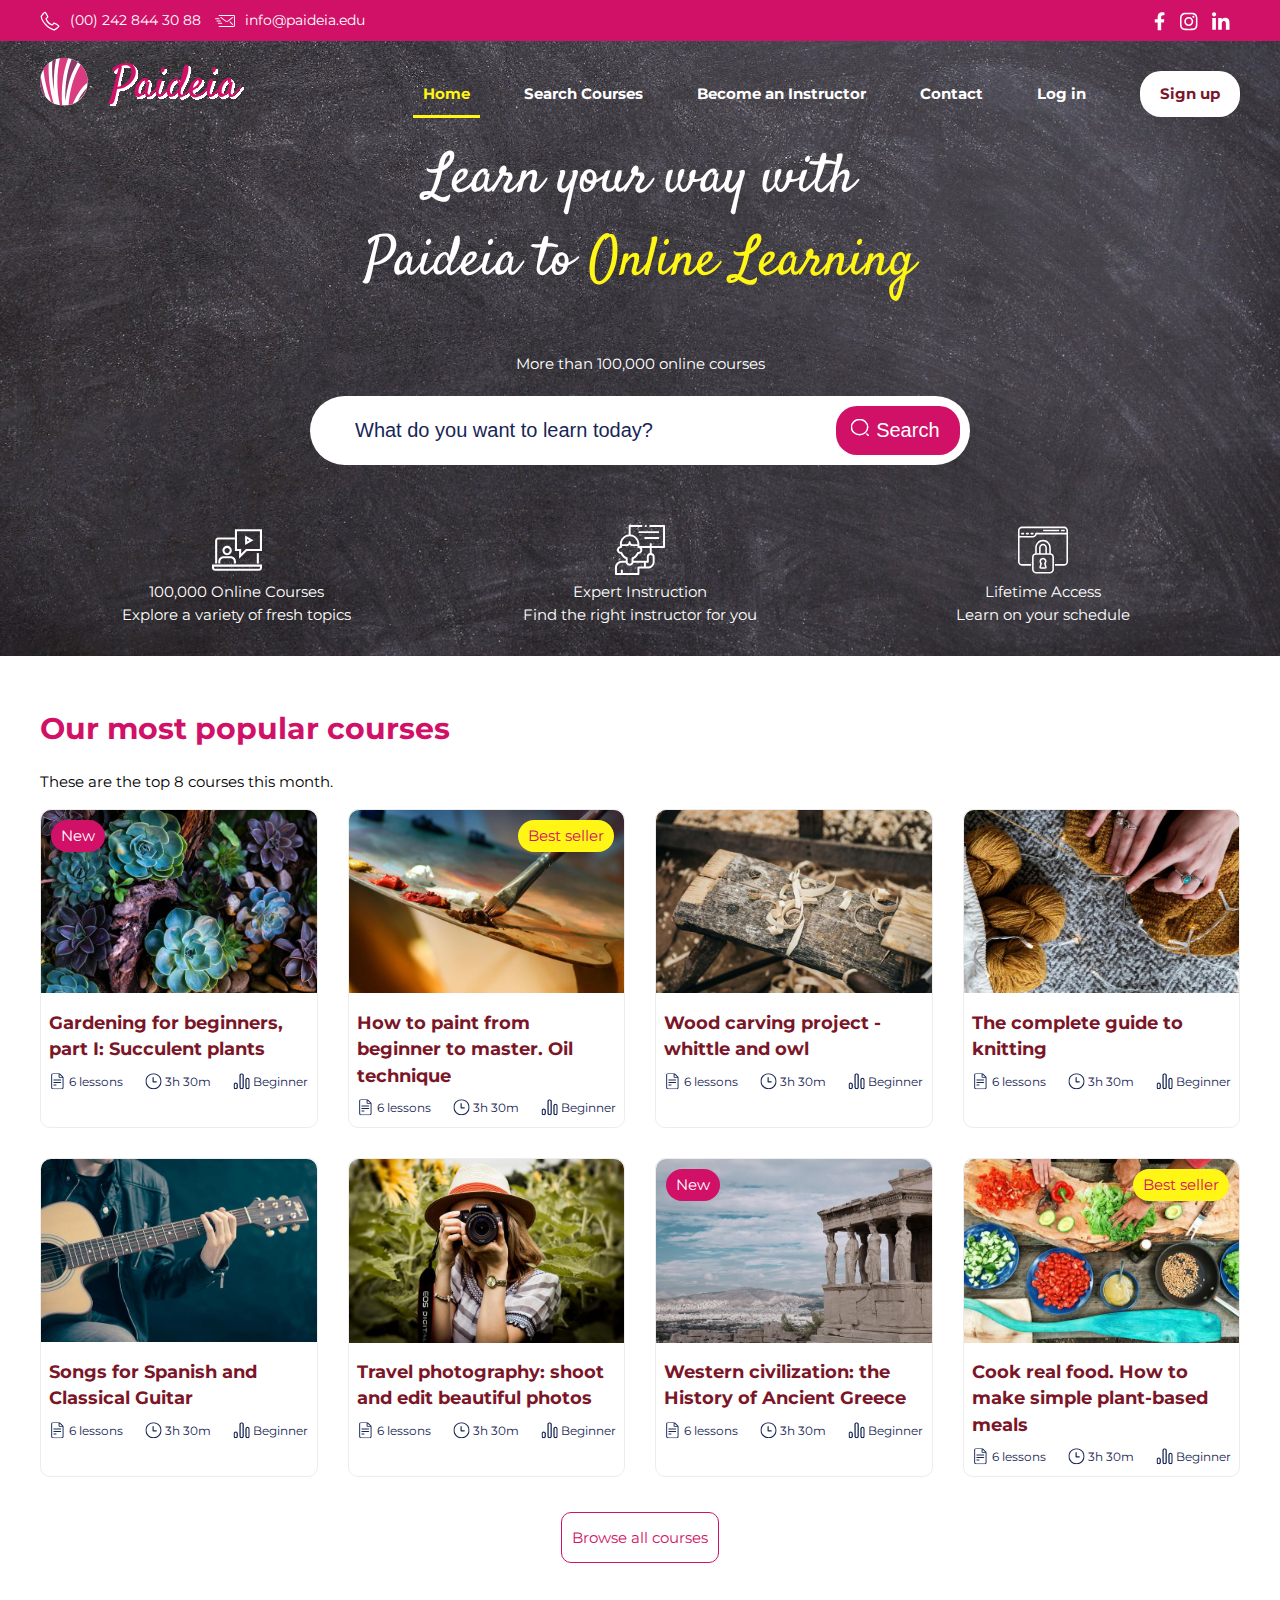
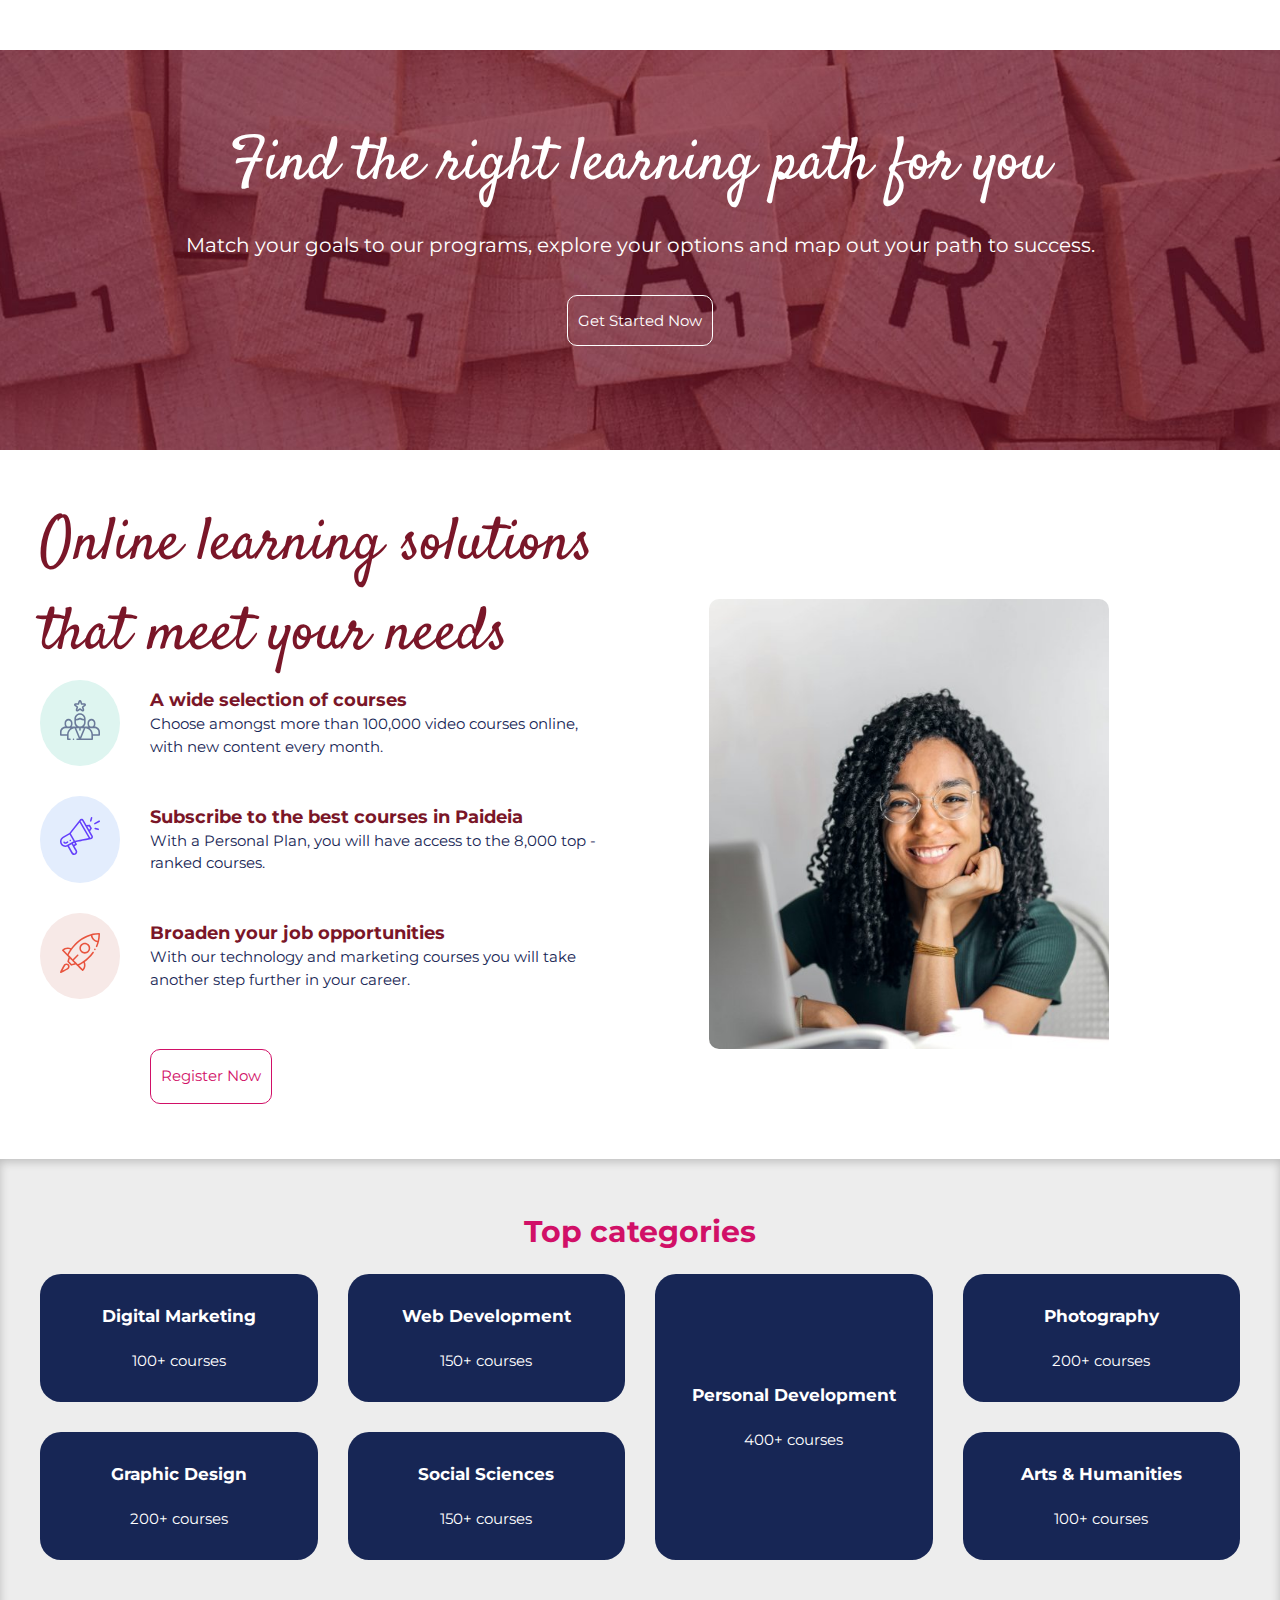
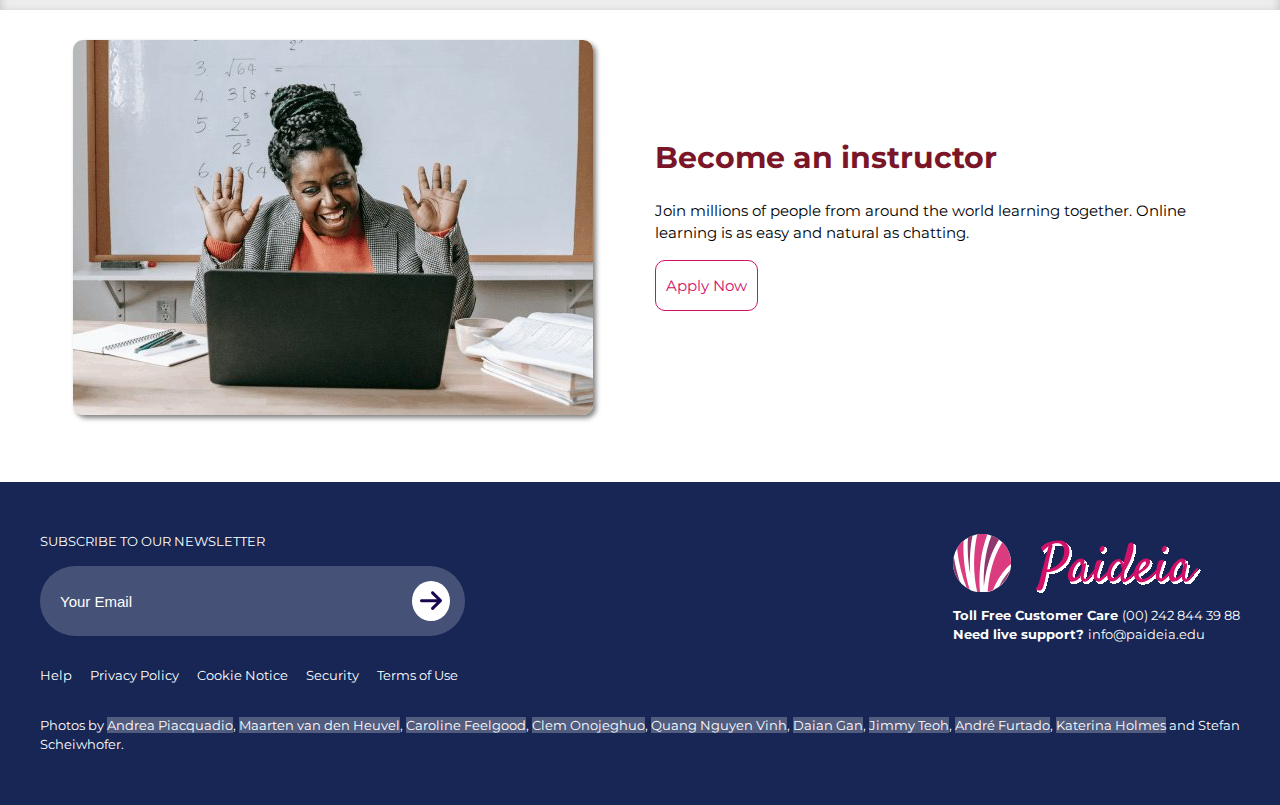
==== commit 390a7fd8: "Fix things" ====
--- a/index.html
+++ b/index.html
@@ -128,9 +128,9 @@
                                     height="400">
                                 <h3>Gardening for beginners, part I: Succulent plants</h3>
                                 <figcaption>
-                                    <span class="lessons">6 lessons</span>
-                                    <span class="timing">3h 30m</span>
-                                    <span class="level">Beginner</span>
+                                    <span class="icon-fig lessons">6 lessons</span>
+                                    <span class="icon-fig timing">3h 30m</span>
+                                    <span class="icon-fig level">Beginner</span>
                                 </figcaption>
                             </figure>
                         </a>
@@ -143,9 +143,9 @@
                                     height="400">
                                 <h3>How to paint from beginner to master. Oil technique</h3>
                                 <figcaption>
-                                    <span class="lessons">6 lessons</span>
-                                    <span class="timing">3h 30m</span>
-                                    <span class="level">Beginner</span>
+                                    <span class="icon-fig lessons">6 lessons</span>
+                                    <span class="icon-fig timing">3h 30m</span>
+                                    <span class="icon-fig level">Beginner</span>
                                 </figcaption>
                             </figure>
                         </a>
@@ -157,9 +157,9 @@
                                     width="600" height="400">
                                 <h3>Wood carving project - whittle and owl</h3>
                                 <figcaption>
-                                    <span class="lessons">6 lessons</span>
-                                    <span class="timing">3h 30m</span>
-                                    <span class="level">Beginner</span>
+                                    <span class="icon-fig lessons">6 lessons</span>
+                                    <span class="icon-fig timing">3h 30m</span>
+                                    <span class="icon-fig level">Beginner</span>
                                 </figcaption>
                             </figure>
                         </a>
@@ -171,9 +171,9 @@
                                     height="400">
                                 <h3>The complete guide to knitting </h3>
                                 <figcaption>
-                                    <span class="lessons">6 lessons</span>
-                                    <span class="timing">3h 30m</span>
-                                    <span class="level">Beginner</span>
+                                    <span class="icon-fig lessons">6 lessons</span>
+                                    <span class="icon-fig timing">3h 30m</span>
+                                    <span class="icon-fig level">Beginner</span>
                                 </figcaption>
                             </figure>
                         </a>
@@ -185,9 +185,9 @@
                                     height="400">
                                 <h3>Songs for Spanish and Classical Guitar</h3>
                                 <figcaption>
-                                    <span class="lessons">6 lessons</span>
-                                    <span class="timing">3h 30m</span>
-                                    <span class="level">Beginner</span>
+                                    <span class="icon-fig lessons">6 lessons</span>
+                                    <span class="icon-fig timing">3h 30m</span>
+                                    <span class="icon-fig level">Beginner</span>
                                 </figcaption>
                             </figure>
                         </a>
@@ -199,9 +199,9 @@
                                     width="600" height="400">
                                 <h3>Travel photography: shoot and edit beautiful photos</h3>
                                 <figcaption>
-                                    <span class="lessons">6 lessons</span>
-                                    <span class="timing">3h 30m</span>
-                                    <span class="level">Beginner</span>
+                                    <span class="icon-fig lessons">6 lessons</span>
+                                    <span class="icon-fig timing">3h 30m</span>
+                                    <span class="icon-fig level">Beginner</span>
                                 </figcaption>
                             </figure>
                         </a>
@@ -214,9 +214,9 @@
                                     height="400">
                                 <h3>Western civilization: the History of Ancient Greece</h3>
                                 <figcaption>
-                                    <span class="lessons">6 lessons</span>
-                                    <span class="timing">3h 30m</span>
-                                    <span class="level">Beginner</span>
+                                    <span class="icon-fig lessons">6 lessons</span>
+                                    <span class="icon-fig timing">3h 30m</span>
+                                    <span class="icon-fig level">Beginner</span>
                                 </figcaption>
                             </figure>
                         </a>
@@ -229,9 +229,9 @@
                                     width="600" height="400">
                                 <h3>Cook real food. How to make simple plant-based meals</h3>
                                 <figcaption>
-                                    <span class="lessons">6 lessons</span>
-                                    <span class="timing">3h 30m</span>
-                                    <span class="level">Beginner</span>
+                                    <span class="icon-fig lessons">6 lessons</span>
+                                    <span class="icon-fig timing">3h 30m</span>
+                                    <span class="icon-fig level">Beginner</span>
                                 </figcaption>
                             </figure>
                         </a>
--- a/css/estils.css
+++ b/css/estils.css
@@ -44,16 +44,28 @@
     font-style: normal;
 }
 
+.text-60px {
+    font-size: 6rem;
+}
+
+.text-55px {
+    font-size: 5.5rem;
+}
+
+.text-24px {
+    font-size: 2.4rem;
+}
+
 .text-20px {
-    font-size: 20px;
-}
-
-.text-55px {
-    font-size: 55px;
-}
-
-.text-60px {
-    font-size: 60px;
+    font-size: 2rem;
+}
+
+.fs-18px{
+    font-size: 1.8rem;
+}
+
+.fs-16px{
+    font-size: 1.6rem;
 }
 
 .white {
@@ -114,7 +126,7 @@
     color: var(--main-color);
 }
 
-/* CONTENIDOR PRINCIPAL I MENU */
+/* CONTENIDOR PRINCIPAL I MENU  + FOOTER*/
 a {
     text-decoration: none;
 }
@@ -276,7 +288,11 @@
     color: var(--white);
 }
 
-footer a:hover {
+footer a:hover,
+.sec4 a:hover,
+.steps a:hover,
+.steps-sections a[href^="http"]:hover,
+.mailto:hover {
     text-decoration: underline;
 }
 
@@ -368,7 +384,7 @@
     background-color: var(--main-color);
 }
 
-.subs button:hover img{
+.subs button:hover img {
     filter: invert(95%) sepia(99%) saturate(3%) hue-rotate(218deg) brightness(105%) contrast(100%);
 }
 
@@ -377,8 +393,11 @@
 }
 
 
-/* ESTILS DE PAGINES ESPECIFICS */
-
+/** 
+    ESTILS DE PAGINES ESPECIFICS  I GENERALS
+    AQUEST FTIXER SEGEUIX EL ORDRE SEGUENT: index.html, become-an-instructor.html i contact.html
+    Pot haveri una barreja de cuan es tracta de regles en comu.
+*/
 .subtitle {
     font-size: 3rem;
     margin-bottom: 2rem;
@@ -425,7 +444,6 @@
     justify-self: center;
     color: white;
 }
-
 
 .course figure {
     text-align: left;
@@ -477,31 +495,23 @@
     vertical-align: text-bottom;
 }
 
-.lessons {
+.icon-fig{
     display: inline-flex;
     align-items: center;
     background-size: 17px;
-    background-image: url(../img/lessons.svg);
     background-repeat: no-repeat;
     padding-left: 2rem;
 }
+.lessons {
+    background-image: url(../img/lessons.svg);
+}
 
 .timing {
-    display: inline-flex;
-    align-items: center;
-    background-size: 17px;
     background-image: url(../img/duration.svg);
-    background-repeat: no-repeat;
-    padding-left: 2rem;
 }
 
 .level {
-    display: inline-flex;
-    align-items: center;
-    background-size: 17px;
     background-image: url(../img/level.svg);
-    background-repeat: no-repeat;
-    padding-left: 2rem;
 }
 
 .course figure .target-best-seller,
@@ -531,12 +541,6 @@
 }
 
 .course:hover img.fluid {
-    /* width: 100%;
-    height: auto;
-    object-fit: contain;
-    border-top-left-radius: var(--border-10px);
-    border-top-right-radius: var(--border-10px);
-    aspect-ratio: 600/400; */
     transform: var(--zoom-in);
     transition: transform 0.3s ease-in-out;
 }
@@ -546,7 +550,6 @@
     text-align: center;
     margin: 5rem 0 10rem 0;
 }
-
 
 a.button {
     border-radius: var(--border-10px);
@@ -580,10 +583,9 @@
 
 }
 
-.desc .btn {
+.btn {
     margin: 3rem auto;
 }
-
 
 .learn {
     background-image: url(../img/learn-path.jpg);
@@ -666,7 +668,6 @@
     align-items: center;
     gap: 3rem;
 }
-
 
 .leadership .round {
     background-color: var(--bg-light-green);
@@ -773,7 +774,6 @@
     box-shadow: inset 0px 3px 10px 0px white;
 }
 
-
 .hight-flex {
     display: flex;
     flex-direction: column;
@@ -784,6 +784,7 @@
     text-align: left;
     gap: 3rem;
     color: var(--text-color);
+    margin: 3rem 0;
 }
 
 .hight-flex h1,
@@ -798,12 +799,13 @@
     font-size: 2rem;
 }
 
+.start-instructor h2,
 article h2 {
     color: var(--dark-color);
     margin-bottom: 3rem;
 }
 
-article .desc {
+.step .desc {
     font-size: 1.5rem;
     padding-left: 5.5rem;
 }
@@ -819,9 +821,9 @@
     padding-left: 1rem;
 }
 
-
 .steps li,
-.steps a {
+.steps a,
+.mailto {
     color: var(--main-color);
 }
 
@@ -831,7 +833,7 @@
     align-items: flex-start;
     justify-items: start;
     gap: 1rem;
-    font-size: 1.8rem;
+    font-size: 2rem;
     font-weight: 700;
     color: var(--text-color);
     margin-bottom: 1rem;
@@ -844,7 +846,6 @@
     grid-template-rows: auto;
     gap: 3rem;
 }
-
 
 .steps-sections ol {
     list-style-type: none;
@@ -985,14 +986,13 @@
     counter-increment: section;
 }
 
-.title-path {
-    font-size: 1.6rem;
-}
-
 .title-path h3::before {
     content: counter(section) '. ';
     font-weight: 700;
-}
+    font-size: 2rem;
+}
+
+
 
 .desc-path ul {
     display: grid;
@@ -1037,7 +1037,15 @@
     color: var(--dark-color);
 }
 
-.contact-form h2+p {
+.contact-form h2{
+    margin-bottom: 2rem;
+}
+
+form .inputs li:first-child,
+.sec3,
+.sec4 .contact-form h2+p,
+.checkbox,
+.sec4 button {
     margin-top: 1rem;
 }
 
@@ -1052,16 +1060,9 @@
     gap: 1rem;
 }
 
-form .inputs li:first-child,
-.sec3,
-.sec4 {
-    margin-top: 1rem;
-}
-
 .sec3 h3 {
     padding-bottom: 0.5rem;
 }
-
 
 form li {
     width: 100%;
@@ -1083,8 +1084,8 @@
     padding-left: 0.25rem;
 }
 
-.checkbox {
-    margin-top: 1rem;
+.sec4 {
+    margin-top: 2rem;
 }
 
 .checkbox li,
@@ -1105,27 +1106,121 @@
     background-color: var(--text-color);
     color: var(--white);
     border: none;
-    margin-top: 1rem;
-    padding: 2rem 1rem;
+    padding: 1.5rem 1rem;
     border-radius: var(--border-10px);
     font-size: 1.5rem;
 }
 
-/* .checkbox li label,
-.sec4 li label {
-    display: inline;
-} */
-
-
+.contact-header>p,
+.ambassador,
+.offices {
+    margin-top: 2rem;
+}
+
+.ambassador ul,
 .offices ul {
+    margin-top: 3rem;
     display: grid;
-    grid-template-columns: 1fr;
-    grid-template-rows: auto;
+    grid-template-columns: 1fr 1fr;
+    grid-template-rows: 1fr 1fr;
     gap: 2rem;
 }
 
 
-/* Estilos responsivos */
+.ambassador ul {
+    gap: 0.2rem;
+}
+
+.ambassador li {
+    text-align: center;
+    background-color: var(--border-color);
+}
+
+.offices .desc,
+.ambassador .desc {
+    margin: 1rem auto;
+    display: flex;
+    flex-direction: column;
+    gap: 1rem;
+}
+
+
+.ambassador .desc {
+    width: 90%;
+}
+
+.ambassador-imgs {
+    width: 190px;
+    margin: 0 auto;
+    position: relative;
+}
+
+img.fluid-round {
+    margin-top: 3rem;
+    border-radius: 50%;
+    border: 5px solid var(--text-color);
+    width: 190px;
+    height: 190px;
+    object-fit: cover;
+}
+
+.fluid-round-flag {
+    position: absolute;
+    bottom: 0;
+    right: 0;
+    border-radius: 50%;
+    border: 5px solid var(--white);
+    width: 5rem;
+    height: 5rem;
+    background-repeat: repeat;
+    background-size: cover;
+    background-position: center;
+}
+
+.be {
+    background-image: url(../img/be.svg);
+}
+
+.ma {
+    background-image: url(../img/ma.svg);
+}
+
+.bo {
+    background-image: url(../img/bo.svg);
+}
+
+.ca {
+    background-image: url(../img/ca.svg);
+}
+
+.mailto {
+    color: var(--main-color);
+}
+
+.translate {
+    color: var(--dark-color);
+    text-decoration: underline;
+    font-size: 1.4rem;
+}
+
+.translate:hover {
+    font-weight: 700;
+    text-decoration-thickness: 3px;
+}
+
+.contact-form h2,
+.offices h2,
+.ambassador h2 {
+    font-size: 2.4rem;
+}
+
+.contact-form h3,
+.offices h3,
+.ambassador h3 {
+    font-size: 1.8rem;
+}
+
+/* ESTILS RESPONSIVE */
 /* Estilos para mobil */
 @media (max-width: 600px) {
     .container {
@@ -1160,13 +1255,11 @@
 
     /* Transformaciones cuando el menú hamburguesa está activo (checkbox checked) */
     #hamburger-toggle:checked+nav .slice:nth-child(1) {
-        transform: rotate(45deg) translate(10px, 10px);
-        /*Gira y mueve el primer 'slice' */
+        transform: rotate(45deg) translate(10px, 10px);/*Gira y mueve el primer 'slice' */
     }
 
     #hamburger-toggle:checked+nav .slice:nth-child(2) {
-        opacity: 0;
-        /* Oculta el segundo 'slice' */
+        opacity: 0; /* Oculta el segundo 'slice' */
 
     }
 
@@ -1250,6 +1343,16 @@
         column-gap: 100%;
     }
 
+    .contact {
+        width: 100%;
+    }
+
+    .ambassador ul,
+    .offices ul {
+        grid-template-columns: 1fr;
+        grid-template-rows: 1fr 1fr;
+    }
+
 }
 
 /* Estilos para tabletas */
@@ -1396,7 +1499,10 @@
         width: 75%;
     }
 
-
+    .offices ul li:last-child {
+        grid-row: 2;
+        grid-column: 1 /span 2;
+    }
 
 }
 
@@ -1435,21 +1541,16 @@
 
     /* Transformaciones cuando el menú hamburguesa está activo (checkbox checked) */
     #hamburger-toggle:checked+nav .slice:nth-child(1) {
-        transform: rotate(45deg) translate(10px, 10px);
-        /*Gira y mueve el primer 'slice' */
+        transform: rotate(45deg) translate(10px, 10px);/*Gira y mueve el primer 'slice' */
     }
 
     #hamburger-toggle:checked+nav .slice:nth-child(2) {
-        opacity: 0;
-        /* Oculta el segundo 'slice' */
-
+        opacity: 0; /* Oculta el segundo 'slice' */
     }
 
     #hamburger-toggle:checked+nav .slice:nth-child(3) {
-        transform: rotate(-45deg) translate(6px, -7px);
-        /*Gira y mueve el tercer 'slice' */
-    }
-
+        transform: rotate(-45deg) translate(6px, -7px); /*Gira y mueve el tercer 'slice' */
+    }
 
     nav li {
         width: 100%;
@@ -1538,6 +1639,11 @@
     .img-instructor {
         width: 60%;
     }
+
+    .offices ul li:last-child {
+        grid-row: 2;
+        grid-column: 1 /span 2;
+    }
 }
 
 /* Estilos para ordenadores */
@@ -1715,17 +1821,21 @@
         width: 25%;
     }
 
+    .title-step{
+        align-items: center;
+    }
+
     .step1-type2 ul {
         column-count: 3;
     }
 
     .offices ul {
-        grid-template-columns: 1fr 1fr;
-        grid-template-rows: auto;
+        row-gap: 5rem;
     }
 
     .offices ul li:last-child {
         grid-row: 2;
         grid-column: 1 /span 2;
     }
+
 }